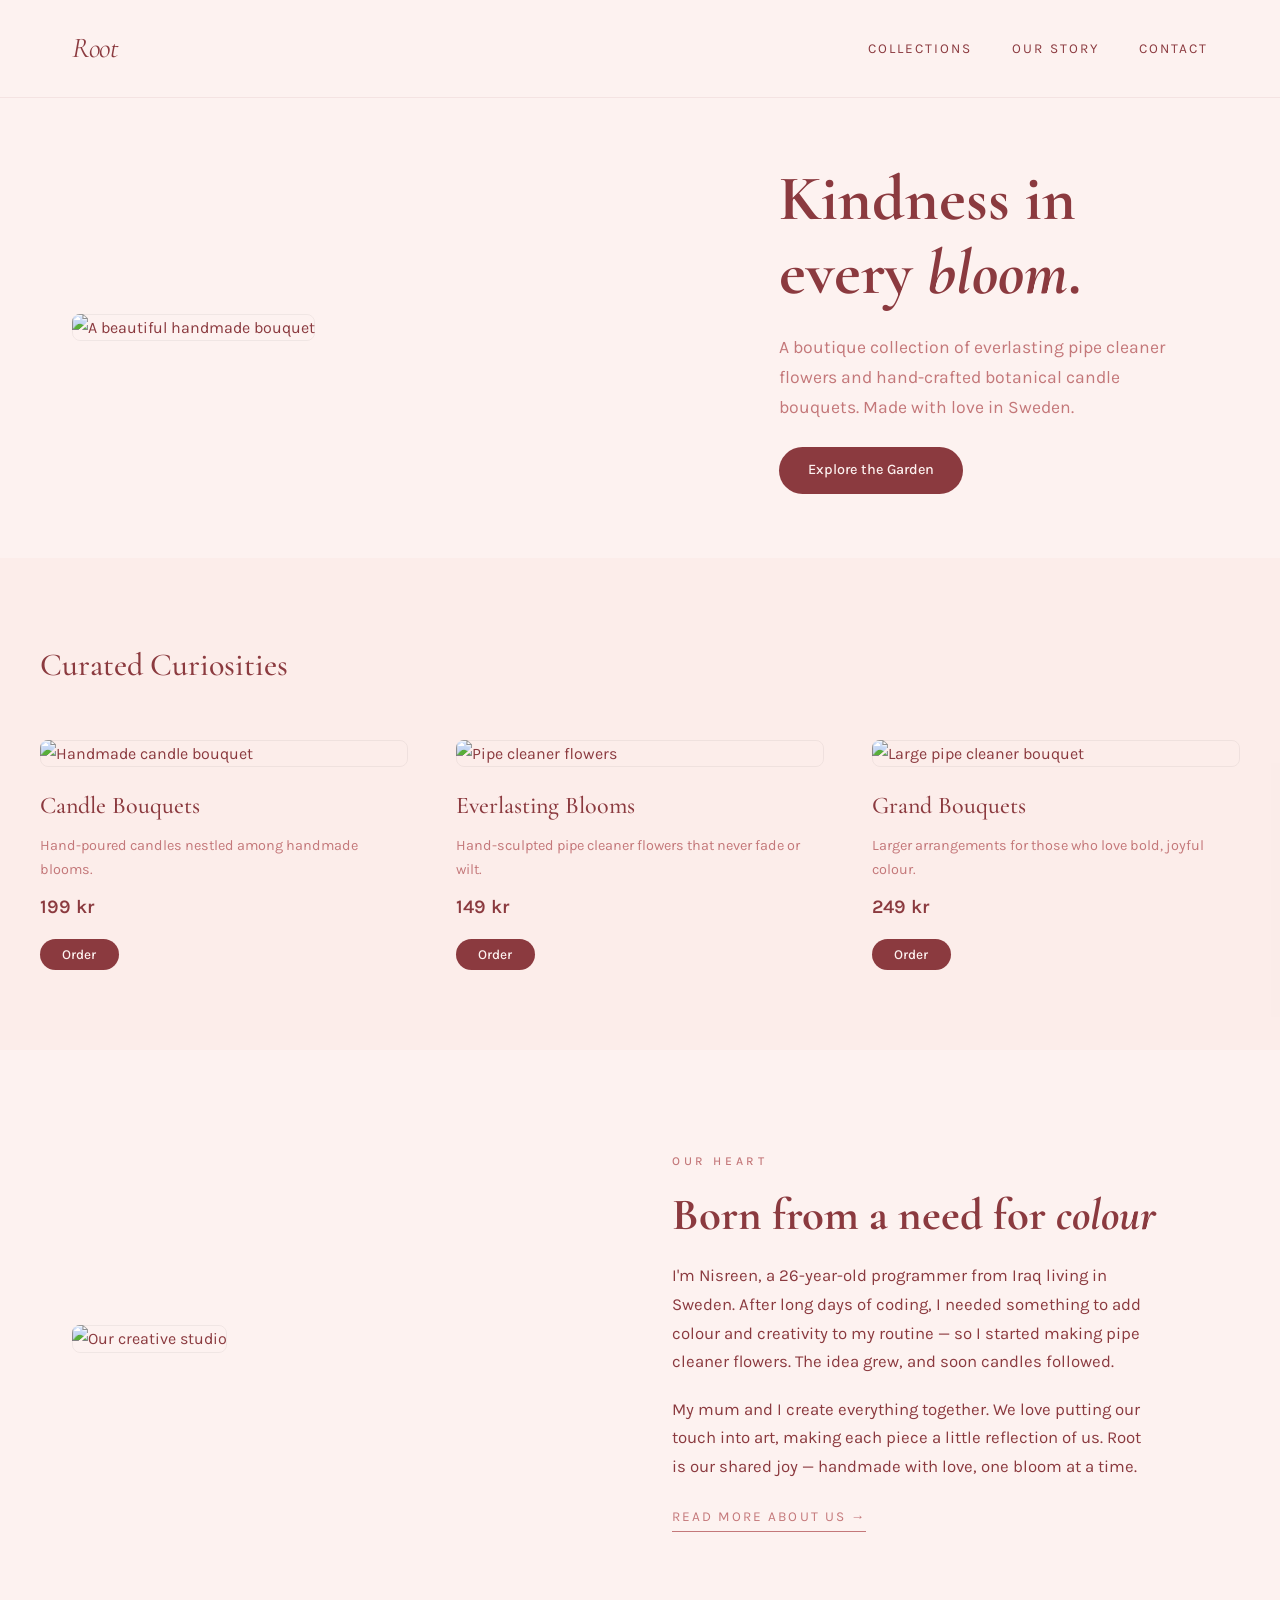
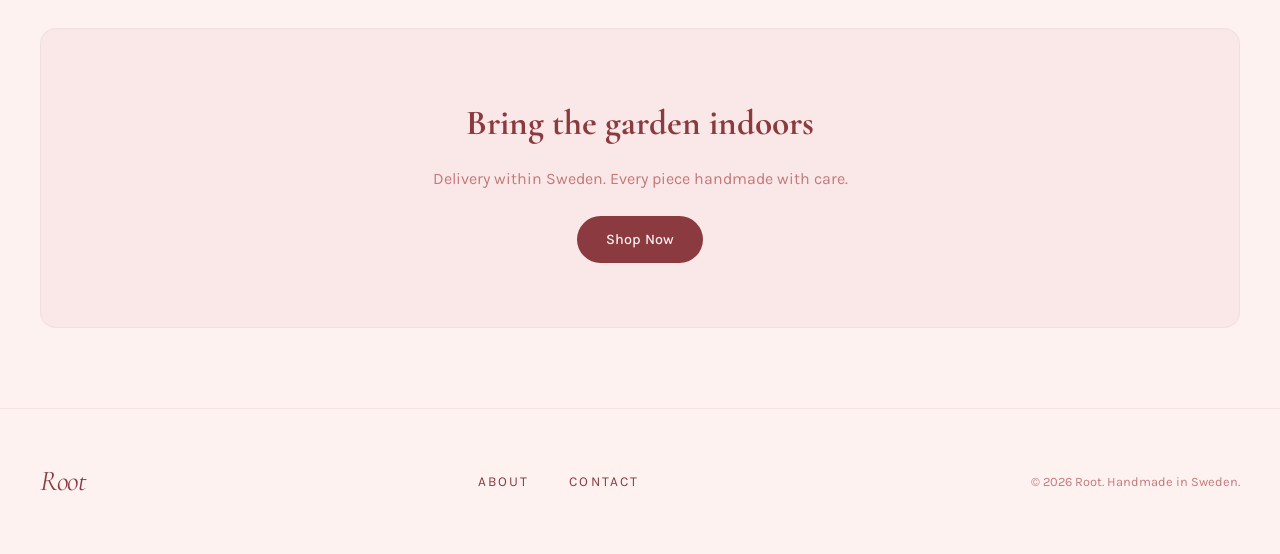
==== index.html @ c967d0b5 "Add files via upload" ====
<!DOCTYPE html>
<html lang="en">
<head>
    <meta charset="UTF-8">
    <meta name="viewport" content="width=device-width, initial-scale=1.0">
    <title>Root — Handmade Flowers, Pipe Cleaner Blooms & Candles</title>
    <link rel="preconnect" href="https://fonts.googleapis.com">
    <link rel="preconnect" href="https://fonts.gstatic.com" crossorigin>
    <link href="https://fonts.googleapis.com/css2?family=Cormorant+Garamond:ital,wght@0,400;0,500;0,600;1,400;1,500&family=Karla:wght@400;500;600&display=swap" rel="stylesheet">
    <link rel="stylesheet" href="style.css">
</head>
<body>
    <!-- Navigation -->
    <nav>
        <div class="nav-container">
            <a href="index.html" class="brand">Root</a>
            <div class="nav-links">
                <a href="#collections">Collections</a>
                <a href="#story">Our Story</a>
                <a href="contact.html">Contact</a>
            </div>
            <button class="menu-btn" onclick="document.querySelector('.nav-links').classList.toggle('open')">☰</button>
        </div>
    </nav>

    <!-- Hero -->
    <section class="hero">
        <div class="hero-grid">
            <div class="hero-image">
                <img src="images/hero-bouquet.jpg" alt="A beautiful handmade bouquet">
            </div>
            <div class="hero-text">
                <h1>Kindness in every <em>bloom</em>.</h1>
                <p>A boutique collection of everlasting pipe cleaner flowers and hand-crafted botanical candle bouquets. Made with love in Sweden.</p>
                <a href="#collections" class="btn">Explore the Garden</a>
            </div>
        </div>
    </section>

    <!-- Collections -->
    <section id="collections" class="collections">
        <div class="section-header">
            <h2>Curated Curiosities</h2>
        </div>
        <div class="collection-grid">
            <div class="collection-card">
                <div class="collection-img">
                    <img src="images/collection-candles.jpg" alt="Handmade candle bouquet">
                </div>
                <h3>Candle Bouquets</h3>
                <p>Hand-poured candles nestled among handmade blooms.</p>
                <span class="price">199 kr</span>
                <button class="btn btn-sm" onclick="orderProduct('Candle Bouquet, 199 kr')">Order</button>
            </div>
            <div class="collection-card">
                <div class="collection-img">
                    <img src="images/collection-pipecleaner.jpg" alt="Pipe cleaner flowers">
                </div>
                <h3>Everlasting Blooms</h3>
                <p>Hand-sculpted pipe cleaner flowers that never fade or wilt.</p>
                <span class="price">149 kr</span>
                <button class="btn btn-sm" onclick="orderProduct('Everlasting Blooms – Small, 149 kr')">Order</button>
            </div>
            <div class="collection-card">
                <div class="collection-img">
                    <img src="images/collection-bouquets.jpg" alt="Large pipe cleaner bouquet">
                </div>
                <h3>Grand Bouquets</h3>
                <p>Larger arrangements for those who love bold, joyful colour.</p>
                <span class="price">249 kr</span>
                <button class="btn btn-sm" onclick="orderProduct('Grand Bouquet, 249 kr')">Order</button>
            </div>
        </div>
    </section>

    <!-- Story -->
    <section id="story" class="story">
        <div class="story-grid">
            <div class="story-image">
                <img src="images/studio.jpg" alt="Our creative studio">
            </div>
            <div class="story-text">
                <span class="label">Our Heart</span>
                <h2>Born from a need for <em>colour</em></h2>
                <p>I'm Nisreen, a 26-year-old programmer from Iraq living in Sweden. After long days of coding, I needed something to add colour and creativity to my routine — so I started making pipe cleaner flowers. The idea grew, and soon candles followed.</p>
                <p>My mum and I create everything together. We love putting our touch into art, making each piece a little reflection of us. Root is our shared joy — handmade with love, one bloom at a time.</p>
                <a href="about.html" class="link">Read more about us →</a>
            </div>
        </div>
    </section>

    <!-- CTA -->
    <section class="cta">
        <h2>Bring the garden indoors</h2>
        <p>Delivery within Sweden. Every piece handmade with care.</p>
        <a href="#collections" class="btn">Shop Now</a>
    </section>

    <!-- Order Modal -->
    <div class="modal" id="orderModal">
        <div class="modal-content">
            <span class="close" onclick="closeModal()">&times;</span>
            <h2>Place Your Order</h2>
            <p id="orderProduct"></p>
            <form action="https://formsubmit.co/root27814@gmail.com" method="POST">
                <input type="hidden" name="_subject" value="New order from Root!">
                <input type="hidden" name="_captcha" value="false">
                <input type="hidden" name="product" id="produktField">
                <label>Name *</label>
                <input type="text" name="name" required>
                <label>Email *</label>
                <input type="email" name="email" required>
                <label>Phone</label>
                <input type="tel" name="phone">
                <label>Delivery Address (Sweden only) *</label>
                <textarea name="address" required placeholder="Street, postal code, city"></textarea>
                <label>Message</label>
                <textarea name="message" placeholder="Colour preferences, occasion, etc."></textarea>
                <button type="submit" class="btn">Send Order</button>
            </form>
        </div>
    </div>

    <!-- Footer -->
    <footer>
        <div class="footer-content">
            <span class="brand">Root</span>
            <div class="footer-links">
                <a href="about.html">About</a>
                <a href="contact.html">Contact</a>
            </div>
            <p>© 2026 Root. Handmade in Sweden.</p>
        </div>
    </footer>

    <script>
        function orderProduct(product) {
            document.getElementById('orderProduct').textContent = 'Product: ' + product;
            document.getElementById('produktField').value = product;
            document.getElementById('orderModal').style.display = 'flex';
        }
        function closeModal() {
            document.getElementById('orderModal').style.display = 'none';
        }
        window.onclick = function(e) {
            if (e.target === document.getElementById('orderModal')) closeModal();
        }
    </script>
</body>
</html>
---- style.css ----
* {
    margin: 0;
    padding: 0;
    box-sizing: border-box;
}

:root {
    --petal-100: #fdf2f0;
    --petal-200: #f5d5cf;
    --petal-400: #c4787a;
    --petal-600: #8b3a3f;
    --petal-950: #3d1418;
}

body {
    font-family: 'Karla', sans-serif;
    background: var(--petal-100);
    color: var(--petal-600);
    line-height: 1.7;
}

h1, h2, h3, h4 {
    font-family: 'Cormorant Garamond', serif;
}

em {
    font-style: italic;
}

/* Nav */
nav {
    position: sticky;
    top: 0;
    z-index: 100;
    background: var(--petal-100);
    border-bottom: 1px solid rgba(139, 58, 63, 0.08);
}
.nav-container {
    max-width: 1200px;
    margin: auto;
    padding: 1.5rem 2rem;
    display: flex;
    align-items: center;
    justify-content: space-between;
}
.brand {
    font-family: 'Cormorant Garamond', serif;
    font-size: 1.8rem;
    font-style: italic;
    text-decoration: none;
    color: var(--petal-600);
    letter-spacing: -0.5px;
}
.nav-links {
    display: flex;
    gap: 2.5rem;
}
.nav-links a {
    text-decoration: none;
    color: var(--petal-600);
    font-size: 0.85rem;
    text-transform: uppercase;
    letter-spacing: 0.15em;
    transition: color 0.3s;
}
.nav-links a:hover, .nav-links a.active {
    color: var(--petal-400);
}
.menu-btn {
    display: none;
    background: none;
    border: none;
    font-size: 1.5rem;
    cursor: pointer;
    color: var(--petal-600);
}

/* Hero */
.hero {
    padding: 4rem 2rem;
    max-width: 1200px;
    margin: auto;
}
.hero-grid {
    display: grid;
    grid-template-columns: 1.5fr 1fr;
    gap: 4rem;
    align-items: center;
}
.hero-image img {
    width: 100%;
    aspect-ratio: 4/3;
    object-fit: cover;
    border-radius: 8px;
    outline: 1px solid rgba(0,0,0,0.05);
    outline-offset: -1px;
}
.hero-text h1 {
    font-size: clamp(2.5rem, 5vw, 4rem);
    line-height: 1.15;
    color: var(--petal-600);
}
.hero-text p {
    margin-top: 1.5rem;
    font-size: 1.1rem;
    color: var(--petal-400);
    max-width: 40ch;
}

/* Buttons */
.btn {
    display: inline-flex;
    align-items: center;
    margin-top: 1.5rem;
    padding: 0.7rem 1.8rem;
    background: var(--petal-600);
    color: var(--petal-100);
    border: none;
    border-radius: 50px;
    font-size: 0.9rem;
    font-family: 'Karla', sans-serif;
    font-weight: 500;
    cursor: pointer;
    text-decoration: none;
    transition: transform 0.2s, box-shadow 0.2s;
}
.btn:hover {
    transform: translateY(-2px);
    box-shadow: 0 4px 20px rgba(139, 58, 63, 0.2);
}
.btn-sm {
    margin-top: 1rem;
    padding: 0.5rem 1.4rem;
    font-size: 0.85rem;
}

/* Collections */
.collections {
    background: rgba(245, 213, 207, 0.2);
    padding: 5rem 2rem;
}
.section-header {
    max-width: 1200px;
    margin: 0 auto 3rem;
    display: flex;
    justify-content: space-between;
    align-items: flex-end;
}
.section-header h2 {
    font-size: 2rem;
    font-weight: 500;
}
.collection-grid {
    max-width: 1200px;
    margin: auto;
    display: grid;
    grid-template-columns: repeat(auto-fit, minmax(300px, 1fr));
    gap: 3rem;
}
.collection-card {
    transition: transform 0.4s ease;
}
.collection-card:hover {
    transform: translateY(-4px);
}
.collection-img {
    overflow: hidden;
    border-radius: 8px;
    outline: 1px solid rgba(0,0,0,0.05);
    outline-offset: -1px;
}
.collection-img img {
    width: 100%;
    aspect-ratio: 4/5;
    object-fit: cover;
    transition: transform 0.7s ease;
}
.collection-card:hover .collection-img img {
    transform: scale(1.03);
}
.collection-card h3 {
    margin-top: 1.2rem;
    font-size: 1.5rem;
    font-weight: 500;
}
.collection-card p {
    margin-top: 0.4rem;
    font-size: 0.9rem;
    color: var(--petal-400);
}
.price {
    display: block;
    margin-top: 0.5rem;
    font-size: 1.2rem;
    font-weight: 600;
    color: var(--petal-600);
}

/* Story */
.story {
    padding: 6rem 2rem;
    max-width: 1200px;
    margin: auto;
}
.story-grid {
    display: grid;
    grid-template-columns: 1fr 1fr;
    gap: 4rem;
    align-items: center;
}
.story-image img {
    width: 100%;
    aspect-ratio: 4/5;
    object-fit: cover;
    border-radius: 8px;
    outline: 1px solid rgba(0,0,0,0.05);
    outline-offset: -1px;
}
.story-text .label {
    font-size: 0.75rem;
    text-transform: uppercase;
    letter-spacing: 0.3em;
    color: var(--petal-400);
    font-weight: 500;
}
.story-text h2 {
    margin-top: 1rem;
    font-size: clamp(2rem, 3.5vw, 2.8rem);
    line-height: 1.2;
}
.story-text p {
    margin-top: 1.2rem;
    font-size: 1.05rem;
    max-width: 48ch;
    color: var(--petal-600);
}
.link {
    display: inline-block;
    margin-top: 1.5rem;
    color: var(--petal-400);
    text-decoration: none;
    border-bottom: 1px solid var(--petal-400);
    padding-bottom: 2px;
    font-size: 0.85rem;
    text-transform: uppercase;
    letter-spacing: 0.15em;
    transition: color 0.3s;
}
.link:hover {
    color: var(--petal-600);
}

/* CTA */
.cta {
    max-width: 1200px;
    margin: 0 auto 5rem;
    padding: 4rem 2rem;
    text-align: center;
    background: rgba(196, 120, 122, 0.08);
    border-radius: 16px;
    border: 1px solid rgba(0,0,0,0.04);
}
.cta h2 {
    font-size: 2.2rem;
}
.cta p {
    margin-top: 0.8rem;
    color: var(--petal-400);
}

/* Page hero (about/contact) */
.page-hero {
    text-align: center;
    padding: 4rem 2rem;
}
.page-hero h1 {
    font-size: clamp(2.5rem, 5vw, 3.5rem);
}

/* About image */
.about-image {
    margin-bottom: 2rem;
    text-align: center;
}
.about-image img {
    width: 100%;
    max-width: 400px;
    border-radius: 12px;
    object-fit: cover;
    outline: 1px solid rgba(0,0,0,0.05);
    outline-offset: -1px;
}

/* About */
.about-section {
    max-width: 700px;
    margin: 0 auto 4rem;
    padding: 0 2rem;
}
.about-content h2 {
    font-size: 1.6rem;
    margin: 2rem 0 0.8rem;
}
.about-content p {
    margin-bottom: 1rem;
}
.about-content ul {
    padding-left: 1.5rem;
    margin-bottom: 1.5rem;
}
.about-content li {
    margin-bottom: 0.5rem;
}

/* Contact */
.contact-section {
    max-width: 500px;
    margin: 0 auto 4rem;
    padding: 0 2rem;
}
.contact-content > p {
    margin-bottom: 2rem;
    color: var(--petal-400);
}

/* Forms */
form {
    display: flex;
    flex-direction: column;
    gap: 0.4rem;
}
label {
    margin-top: 0.8rem;
    font-size: 0.85rem;
    font-weight: 500;
    text-transform: uppercase;
    letter-spacing: 0.1em;
    color: var(--petal-400);
}
input, textarea {
    padding: 0.8rem 1rem;
    border: 1px solid rgba(139, 58, 63, 0.15);
    border-radius: 8px;
    font-size: 1rem;
    font-family: 'Karla', sans-serif;
    background: white;
    transition: border-color 0.3s, box-shadow 0.3s;
}
input:focus, textarea:focus {
    outline: none;
    border-color: var(--petal-400);
    box-shadow: 0 0 0 3px rgba(196, 120, 122, 0.1);
}

/* Modal */
.modal {
    display: none;
    position: fixed;
    top: 0; left: 0; right: 0; bottom: 0;
    background: rgba(61, 20, 24, 0.4);
    backdrop-filter: blur(4px);
    align-items: center;
    justify-content: center;
    z-index: 200;
}
.modal-content {
    background: white;
    border-radius: 16px;
    padding: 2.5rem;
    max-width: 500px;
    width: 90%;
    max-height: 90vh;
    overflow-y: auto;
    position: relative;
}
.modal-content h2 {
    font-size: 1.8rem;
    margin-bottom: 0.5rem;
}
.close {
    position: absolute;
    top: 1rem;
    right: 1.5rem;
    font-size: 2rem;
    cursor: pointer;
    color: var(--petal-400);
    transition: color 0.3s;
}
.close:hover {
    color: var(--petal-600);
}

/* Footer */
footer {
    border-top: 1px solid rgba(139, 58, 63, 0.08);
    padding: 3rem 2rem;
}
.footer-content {
    max-width: 1200px;
    margin: auto;
    display: flex;
    align-items: center;
    justify-content: space-between;
    flex-wrap: wrap;
    gap: 1.5rem;
}
.footer-links {
    display: flex;
    gap: 2.5rem;
}
.footer-links a {
    text-decoration: none;
    color: var(--petal-600);
    font-size: 0.85rem;
    text-transform: uppercase;
    letter-spacing: 0.15em;
    transition: color 0.3s;
}
.footer-links a:hover {
    color: var(--petal-400);
}
footer p {
    font-size: 0.8rem;
    color: var(--petal-400);
}

/* Mobile */
@media (max-width: 768px) {
    .menu-btn { display: block; }
    .nav-links {
        display: none;
        flex-direction: column;
        position: absolute;
        top: 100%;
        left: 0; right: 0;
        background: var(--petal-100);
        padding: 1.5rem 2rem;
        border-bottom: 1px solid rgba(139, 58, 63, 0.08);
        gap: 1rem;
    }
    .nav-links.open { display: flex; }
    .hero-grid { grid-template-columns: 1fr; gap: 2rem; }
    .story-grid { grid-template-columns: 1fr; gap: 2rem; }
    .footer-content { flex-direction: column; text-align: center; }
}
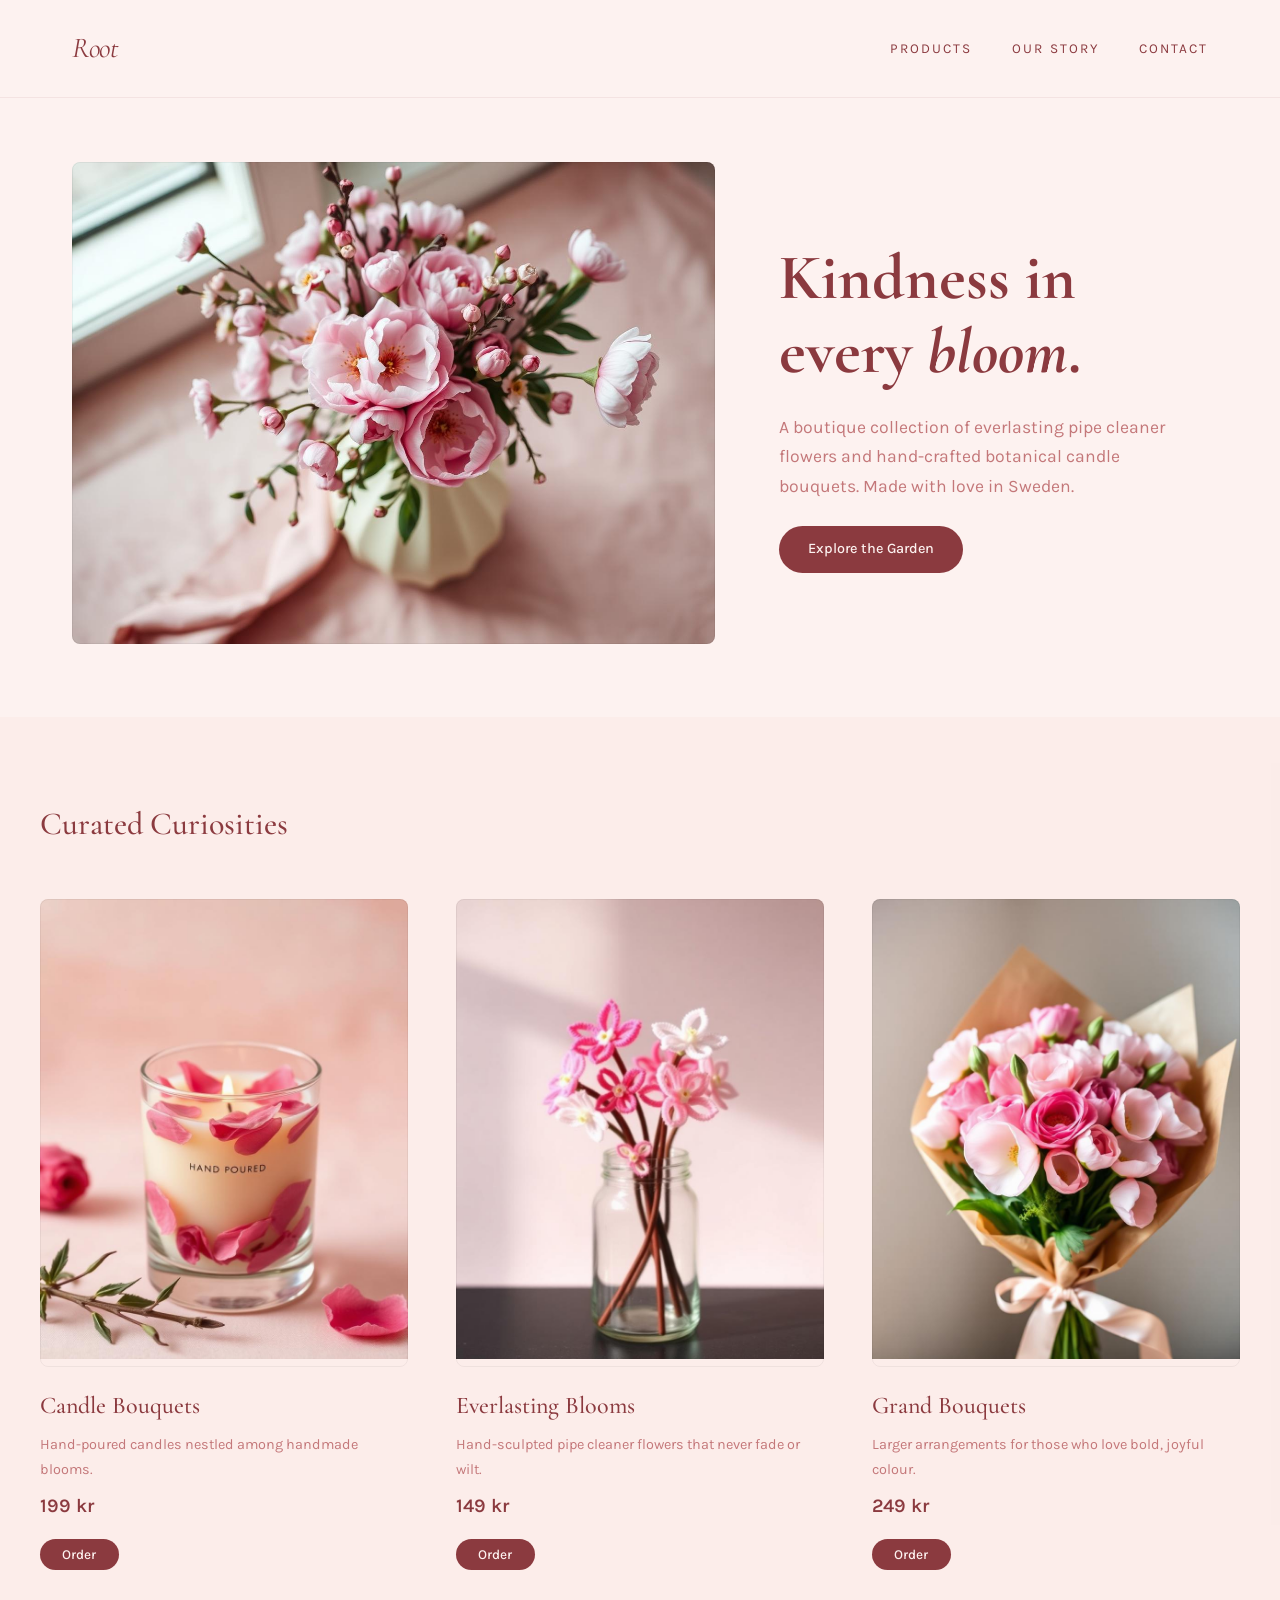
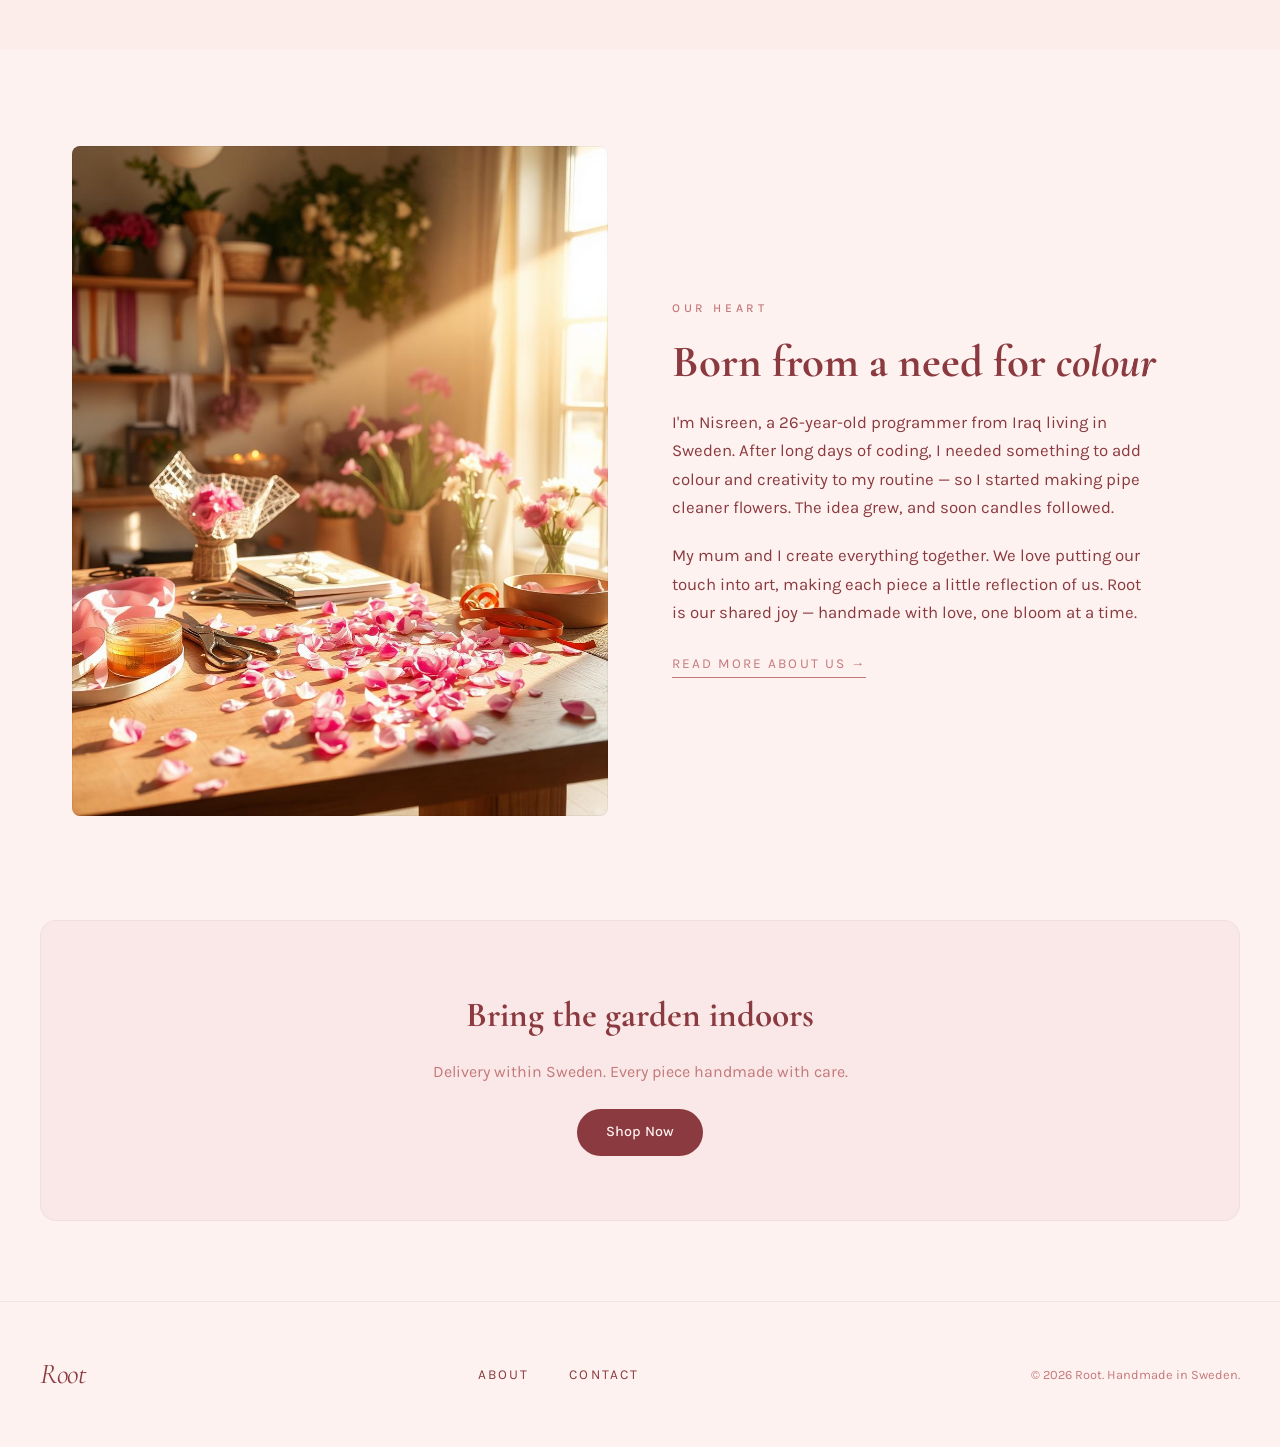
==== commit 0114b1b3: "Add files via upload" ====
--- a/index.html
+++ b/index.html
@@ -15,7 +15,7 @@
         <div class="nav-container">
             <a href="index.html" class="brand">Root</a>
             <div class="nav-links">
-                <a href="#collections">Collections</a>
+                <a href="products.html">Products</a>
                 <a href="#story">Our Story</a>
                 <a href="contact.html">Contact</a>
             </div>
--- a/style.css
+++ b/style.css
@@ -265,6 +265,74 @@
 }
 .cta p {
     margin-top: 0.8rem;
+    color: var(--petal-400);
+}
+
+/* Products page */
+.products-section {
+    max-width: 1200px;
+    margin: 0 auto 4rem;
+    padding: 0 2rem;
+}
+.filter-bar {
+    display: flex;
+    gap: 1rem;
+    margin-bottom: 2.5rem;
+    justify-content: center;
+}
+.filter-btn {
+    padding: 0.6rem 1.6rem;
+    border: 1px solid rgba(139, 58, 63, 0.2);
+    border-radius: 50px;
+    background: white;
+    font-family: 'Karla', sans-serif;
+    font-size: 0.9rem;
+    cursor: pointer;
+    transition: all 0.3s;
+    color: var(--petal-600);
+}
+.filter-btn:hover {
+    border-color: var(--petal-400);
+}
+.filter-btn.active {
+    background: var(--petal-600);
+    color: var(--petal-100);
+    border-color: var(--petal-600);
+}
+.product-grid {
+    display: grid;
+    grid-template-columns: repeat(auto-fit, minmax(280px, 1fr));
+    gap: 2.5rem;
+}
+.product-card {
+    transition: transform 0.4s ease;
+}
+.product-card:hover {
+    transform: translateY(-4px);
+}
+.product-img {
+    overflow: hidden;
+    border-radius: 8px;
+    outline: 1px solid rgba(0,0,0,0.05);
+    outline-offset: -1px;
+}
+.product-img img {
+    width: 100%;
+    aspect-ratio: 4/5;
+    object-fit: cover;
+    transition: transform 0.7s ease;
+}
+.product-card:hover .product-img img {
+    transform: scale(1.03);
+}
+.product-card h3 {
+    margin-top: 1rem;
+    font-size: 1.4rem;
+    font-weight: 500;
+}
+.product-card p {
+    margin-top: 0.3rem;
+    font-size: 0.9rem;
     color: var(--petal-400);
 }
 
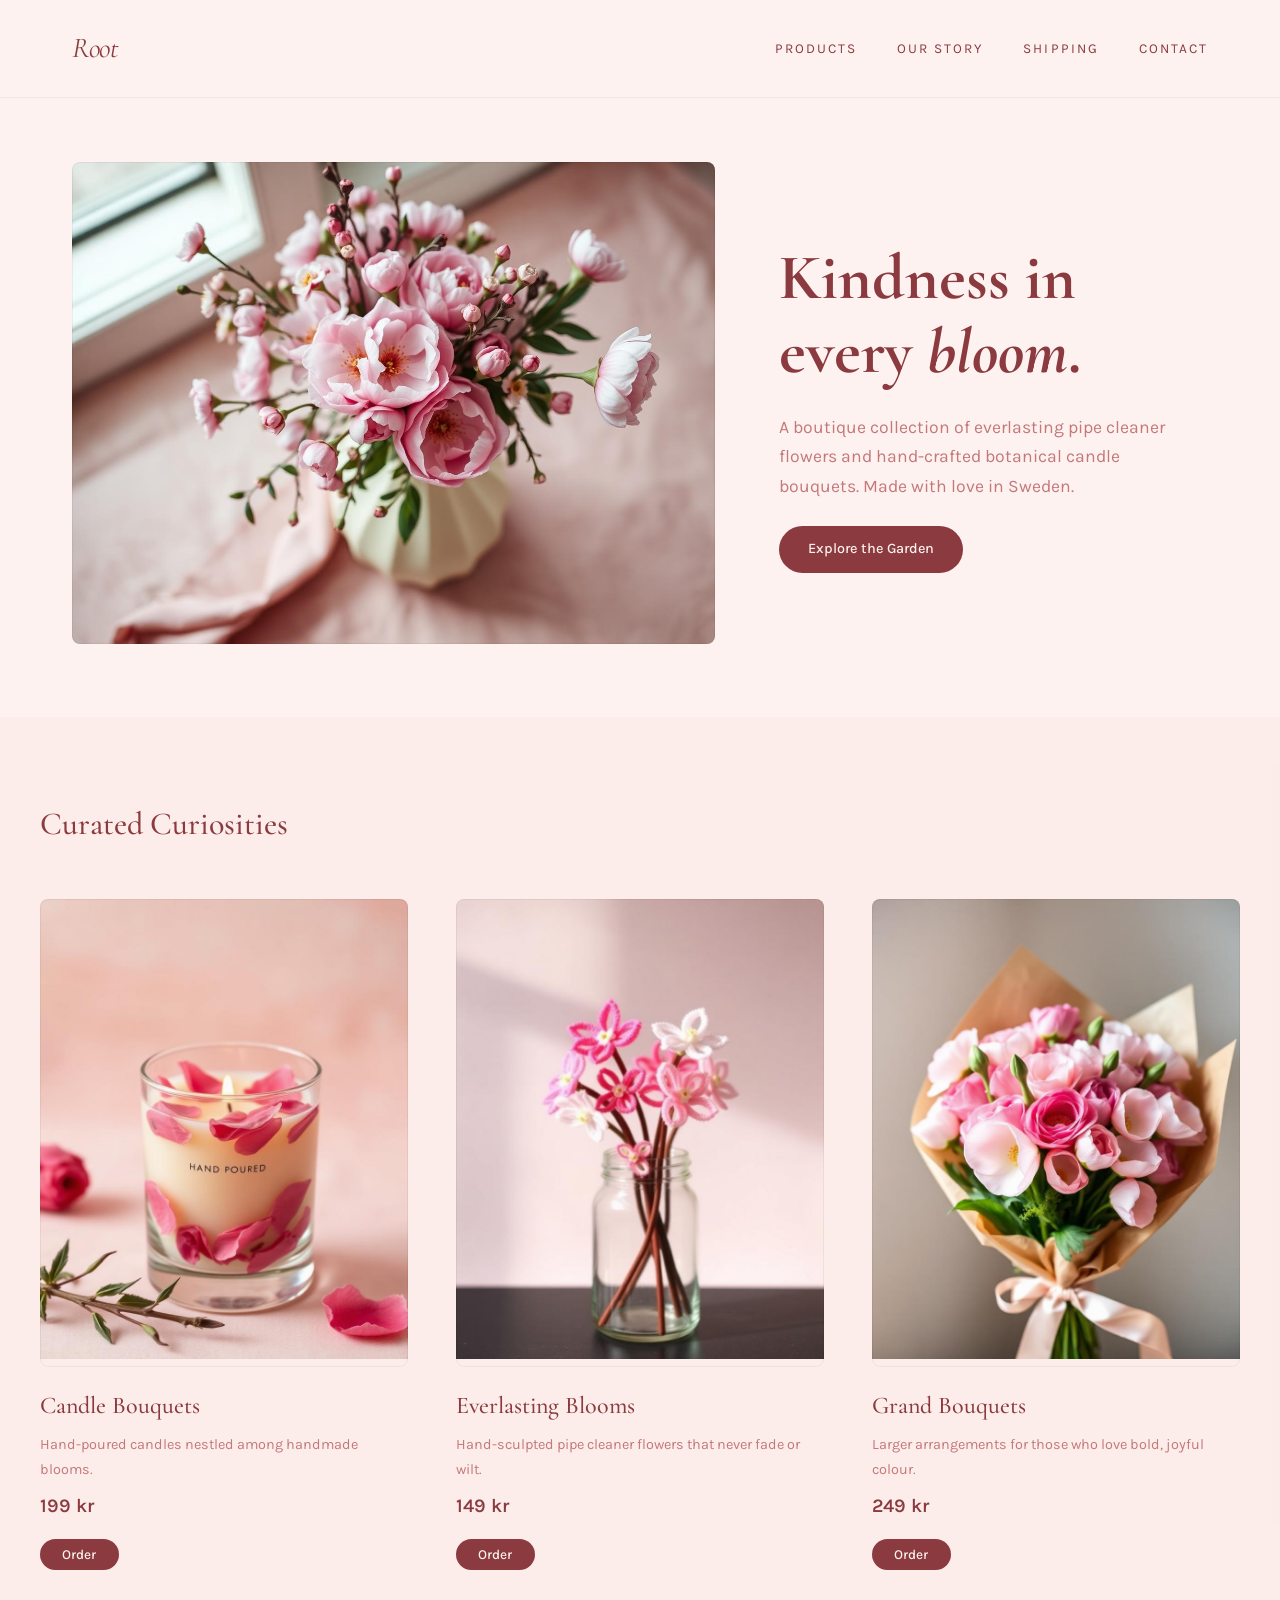
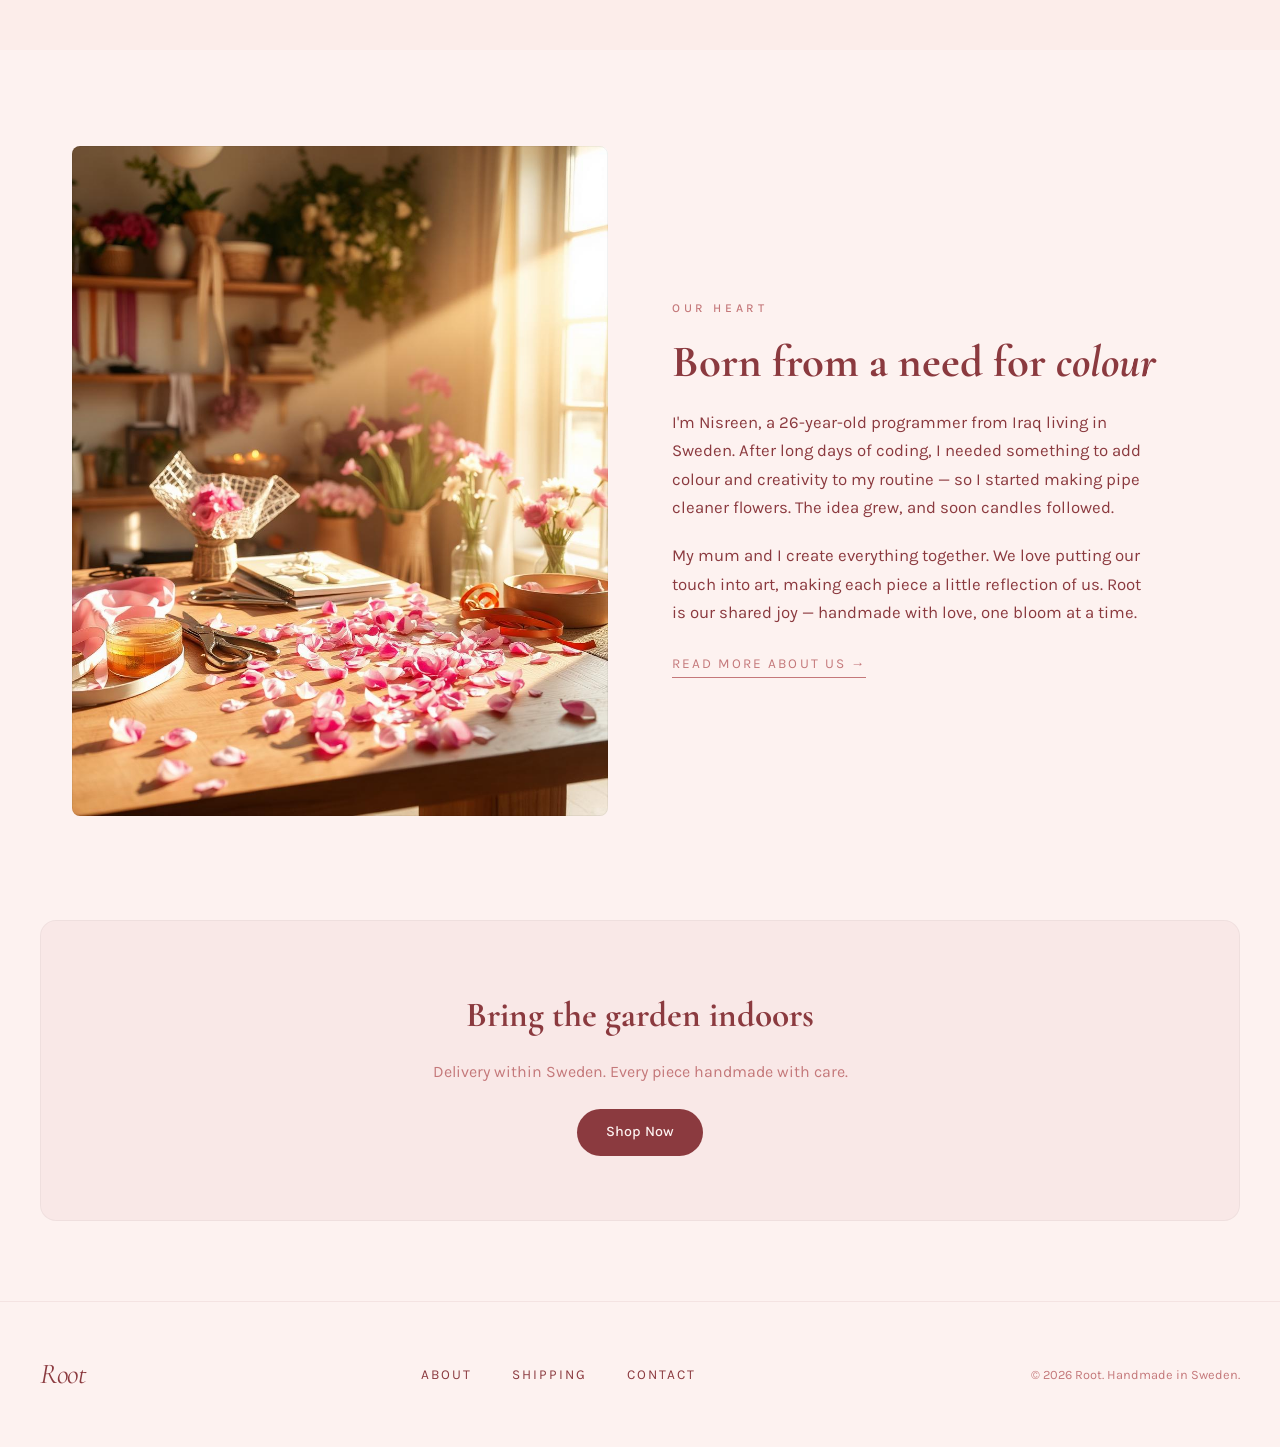
==== commit 9afcbcf0: "Add files via upload" ====
--- a/index.html
+++ b/index.html
@@ -17,6 +17,7 @@
             <div class="nav-links">
                 <a href="products.html">Products</a>
                 <a href="#story">Our Story</a>
+                <a href="shipping.html">Shipping</a>
                 <a href="contact.html">Contact</a>
             </div>
             <button class="menu-btn" onclick="document.querySelector('.nav-links').classList.toggle('open')">☰</button>
@@ -127,6 +128,7 @@
             <span class="brand">Root</span>
             <div class="footer-links">
                 <a href="about.html">About</a>
+                <a href="shipping.html">Shipping</a>
                 <a href="contact.html">Contact</a>
             </div>
             <p>© 2026 Root. Handmade in Sweden.</p>
--- a/style.css
+++ b/style.css
@@ -316,6 +316,52 @@
     outline: 1px solid rgba(0,0,0,0.05);
     outline-offset: -1px;
 }
+.product-img + .product-img {
+    margin-top: 0.5rem;
+}
+/* Slider */
+.slider {
+    position: relative;
+    border-radius: 8px;
+    overflow: hidden;
+    outline: 1px solid rgba(0,0,0,0.05);
+    outline-offset: -1px;
+}
+.slides {
+    display: flex;
+    overflow-x: auto;
+    scroll-snap-type: x mandatory;
+    scrollbar-width: none;
+}
+.slides::-webkit-scrollbar {
+    display: none;
+}
+.slides img {
+    min-width: 100%;
+    aspect-ratio: 4/5;
+    object-fit: cover;
+    scroll-snap-align: start;
+}
+.slide-btn {
+    position: absolute;
+    top: 50%;
+    transform: translateY(-50%);
+    background: rgba(255,255,255,0.8);
+    border: none;
+    width: 32px;
+    height: 32px;
+    border-radius: 50%;
+    font-size: 1.2rem;
+    cursor: pointer;
+    color: var(--petal-600);
+    transition: background 0.3s;
+}
+.slide-btn:hover {
+    background: white;
+}
+.slide-btn.prev { left: 8px; }
+.slide-btn.next { right: 8px; }
+
 .product-img img {
     width: 100%;
     aspect-ratio: 4/5;
@@ -490,6 +536,142 @@
 footer p {
     font-size: 0.8rem;
     color: var(--petal-400);
+}
+
+
+/* Product links */
+.product-link {
+    text-decoration: none;
+    color: inherit;
+    display: block;
+}
+.product-link h3 {
+    transition: color 0.3s;
+}
+.product-link:hover h3 {
+    color: var(--petal-400);
+}
+
+/* Cart button */
+.cart-btn {
+    background: none;
+    border: none;
+    font-size: 1.3rem;
+    cursor: pointer;
+    position: relative;
+    padding: 0.3rem;
+}
+.cart-badge {
+    position: absolute;
+    top: -4px;
+    right: -8px;
+    background: var(--petal-600);
+    color: white;
+    font-size: 0.65rem;
+    width: 18px;
+    height: 18px;
+    border-radius: 50%;
+    display: inline-flex;
+    align-items: center;
+    justify-content: center;
+    font-family: 'Karla', sans-serif;
+}
+
+/* Cart items */
+.cart-item {
+    display: flex;
+    justify-content: space-between;
+    align-items: center;
+    padding: 0.8rem 0;
+    border-bottom: 1px solid rgba(139, 58, 63, 0.1);
+}
+.cart-total {
+    font-size: 1.2rem;
+    font-weight: 600;
+    margin-top: 1rem;
+    color: var(--petal-600);
+}
+.remove-btn {
+    background: none;
+    border: none;
+    color: var(--petal-400);
+    cursor: pointer;
+    font-size: 1rem;
+    margin-left: 0.5rem;
+}
+.remove-btn:hover {
+    color: var(--petal-600);
+}
+.empty-cart {
+    color: var(--petal-400);
+    text-align: center;
+    padding: 2rem 0;
+}
+
+/* Cart notification */
+.cart-notification {
+    position: fixed;
+    bottom: 2rem;
+    right: 2rem;
+    background: var(--petal-600);
+    color: white;
+    padding: 0.8rem 1.5rem;
+    border-radius: 50px;
+    font-size: 0.9rem;
+    z-index: 300;
+    opacity: 0;
+    transform: translateY(10px);
+    transition: all 0.3s;
+}
+.cart-notification.show {
+    opacity: 1;
+    transform: translateY(0);
+}
+
+/* Product detail page */
+.product-detail {
+    max-width: 1200px;
+    margin: 3rem auto;
+    padding: 0 2rem;
+}
+.detail-grid {
+    display: grid;
+    grid-template-columns: 1fr 1fr;
+    gap: 4rem;
+    align-items: start;
+}
+.detail-info h1 {
+    font-size: 2.5rem;
+    margin: 0.5rem 0;
+}
+.detail-info .price {
+    font-size: 1.5rem;
+    display: block;
+    margin-bottom: 1rem;
+}
+.detail-info p {
+    margin-bottom: 1rem;
+    font-size: 1.05rem;
+    color: var(--petal-600);
+}
+.detail-list {
+    padding-left: 1.2rem;
+    margin-bottom: 1.5rem;
+}
+.detail-list li {
+    margin-bottom: 0.4rem;
+    color: var(--petal-400);
+}
+.back-link {
+    text-decoration: none;
+    color: var(--petal-400);
+    font-size: 0.85rem;
+    text-transform: uppercase;
+    letter-spacing: 0.1em;
+    transition: color 0.3s;
+}
+.back-link:hover {
+    color: var(--petal-600);
 }
 
 /* Mobile */
@@ -509,5 +691,6 @@
     .nav-links.open { display: flex; }
     .hero-grid { grid-template-columns: 1fr; gap: 2rem; }
     .story-grid { grid-template-columns: 1fr; gap: 2rem; }
+    .detail-grid { grid-template-columns: 1fr; gap: 2rem; }
     .footer-content { flex-direction: column; text-align: center; }
 }
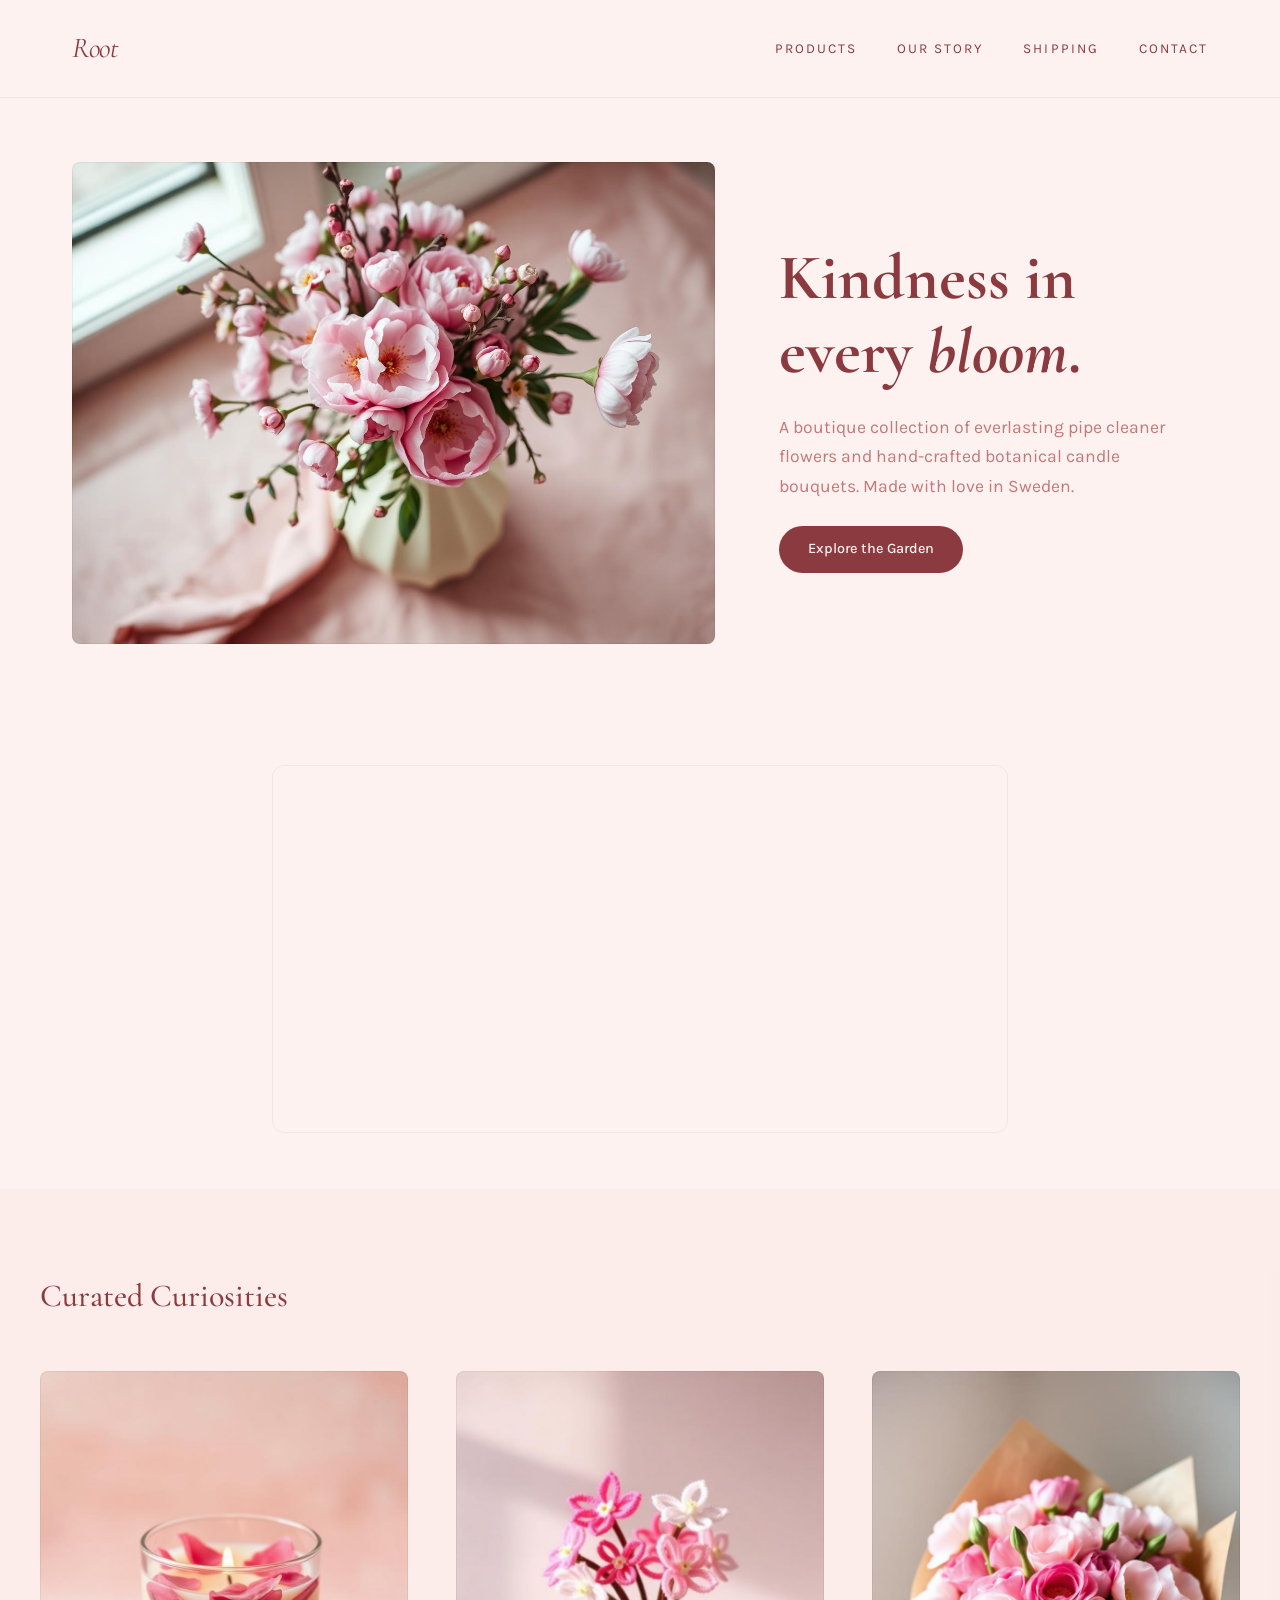
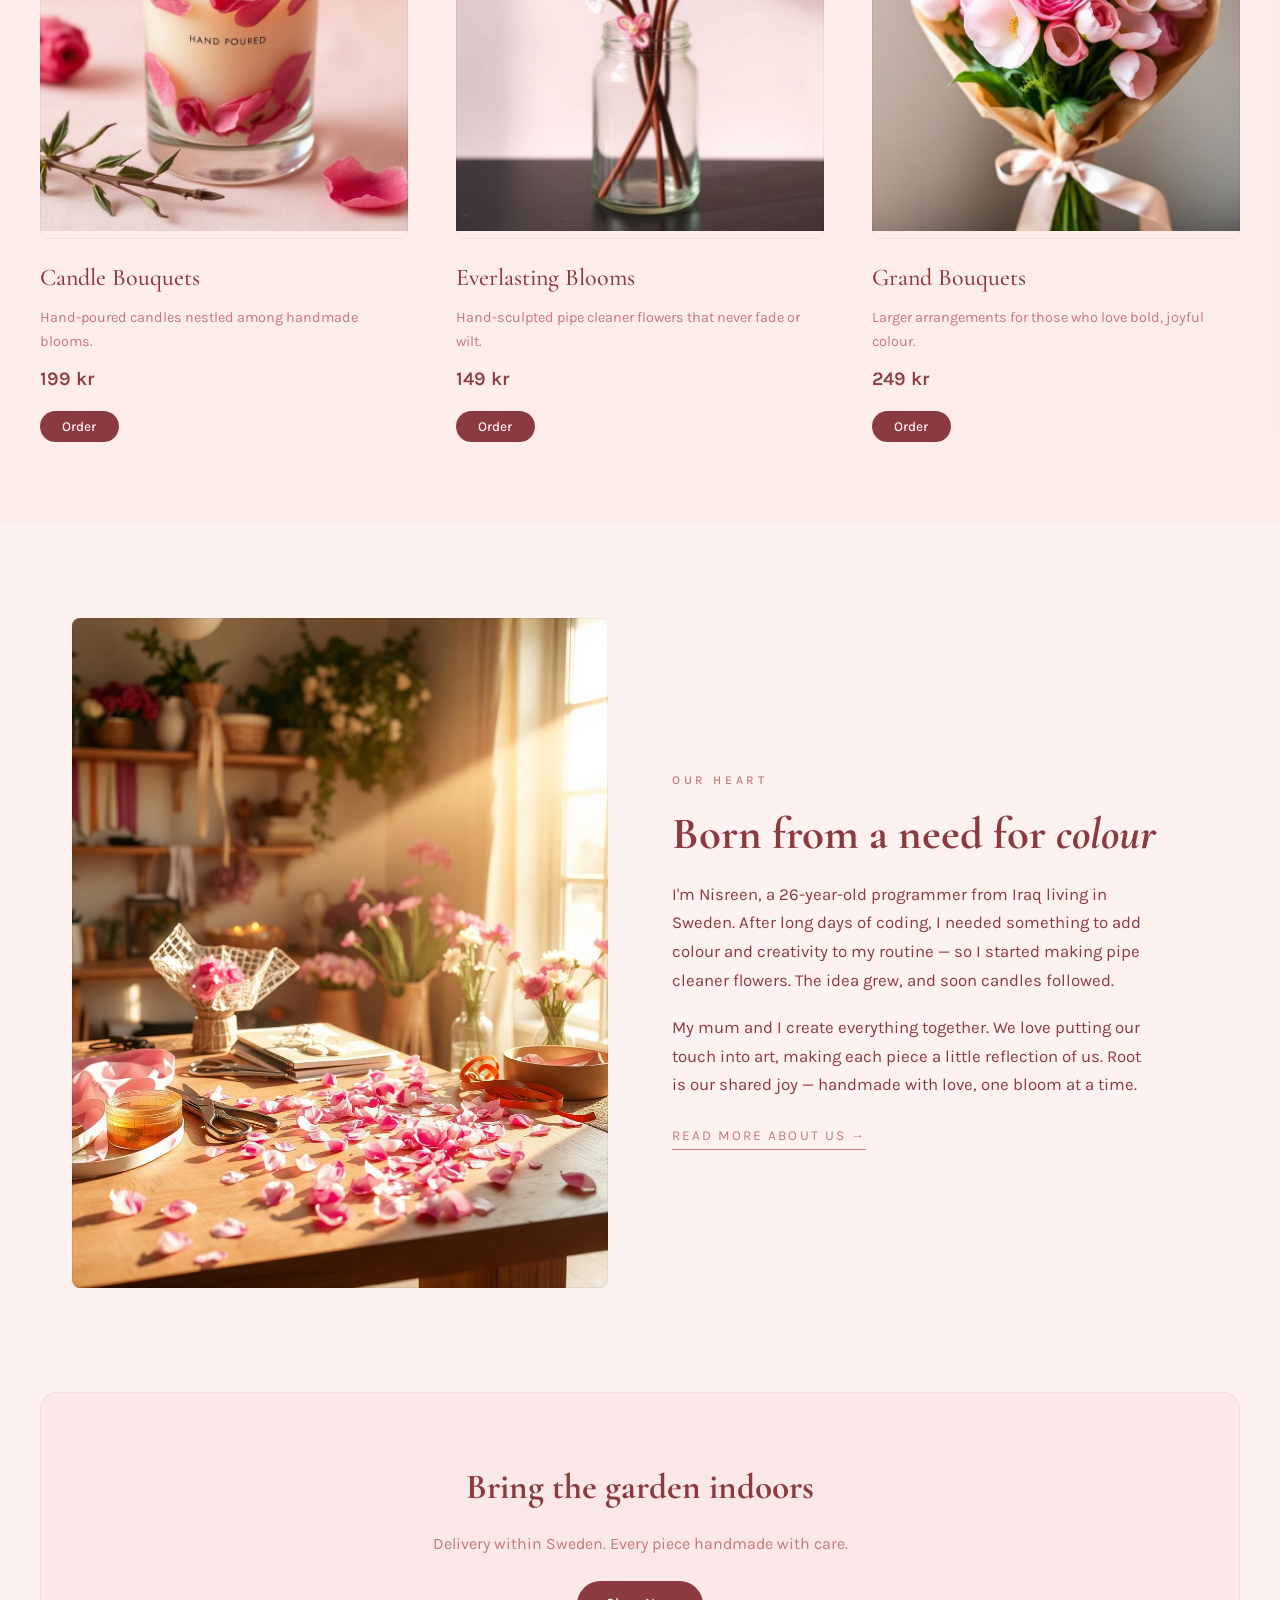
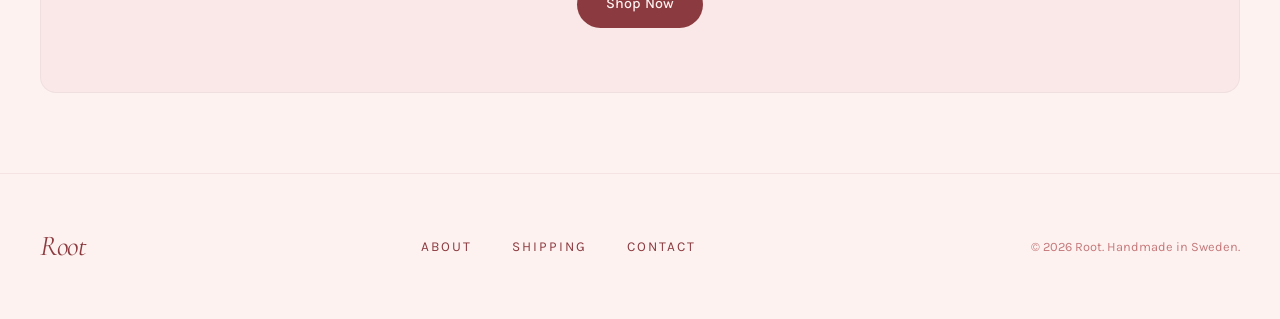
==== commit 85d8d8fd: "Add files via upload" ====
--- a/index.html
+++ b/index.html
@@ -36,6 +36,13 @@
                 <a href="#collections" class="btn">Explore the Garden</a>
             </div>
         </div>
+    </section>
+
+    <!-- Video -->
+    <section class="video-section">
+        <video autoplay muted loop playsinline>
+            <source src="video.mp4" type="video/mp4">
+        </video>
     </section>
 
     <!-- Collections -->
--- a/style.css
+++ b/style.css
@@ -134,6 +134,19 @@
     font-size: 0.85rem;
 }
 
+/* Video section */
+.video-section {
+    max-width: 800px;
+    margin: 3rem auto;
+    padding: 0 2rem;
+}
+.video-section video {
+    width: 100%;
+    border-radius: 12px;
+    outline: 1px solid rgba(0,0,0,0.05);
+    outline-offset: -1px;
+}
+
 /* Collections */
 .collections {
     background: rgba(245, 213, 207, 0.2);
@@ -630,15 +643,24 @@
 
 /* Product detail page */
 .product-detail {
-    max-width: 1200px;
+    max-width: 1000px;
     margin: 3rem auto;
     padding: 0 2rem;
 }
 .detail-grid {
     display: grid;
-    grid-template-columns: 1fr 1fr;
-    gap: 4rem;
+    grid-template-columns: 400px 1fr;
+    gap: 3rem;
     align-items: start;
+}
+.detail-images .slider {
+    max-width: 400px;
+}
+.detail-images .slides img {
+    aspect-ratio: 1/1;
+    object-fit: cover;
+    max-height: 400px;
+    width: 100%;
 }
 .detail-info h1 {
     font-size: 2.5rem;
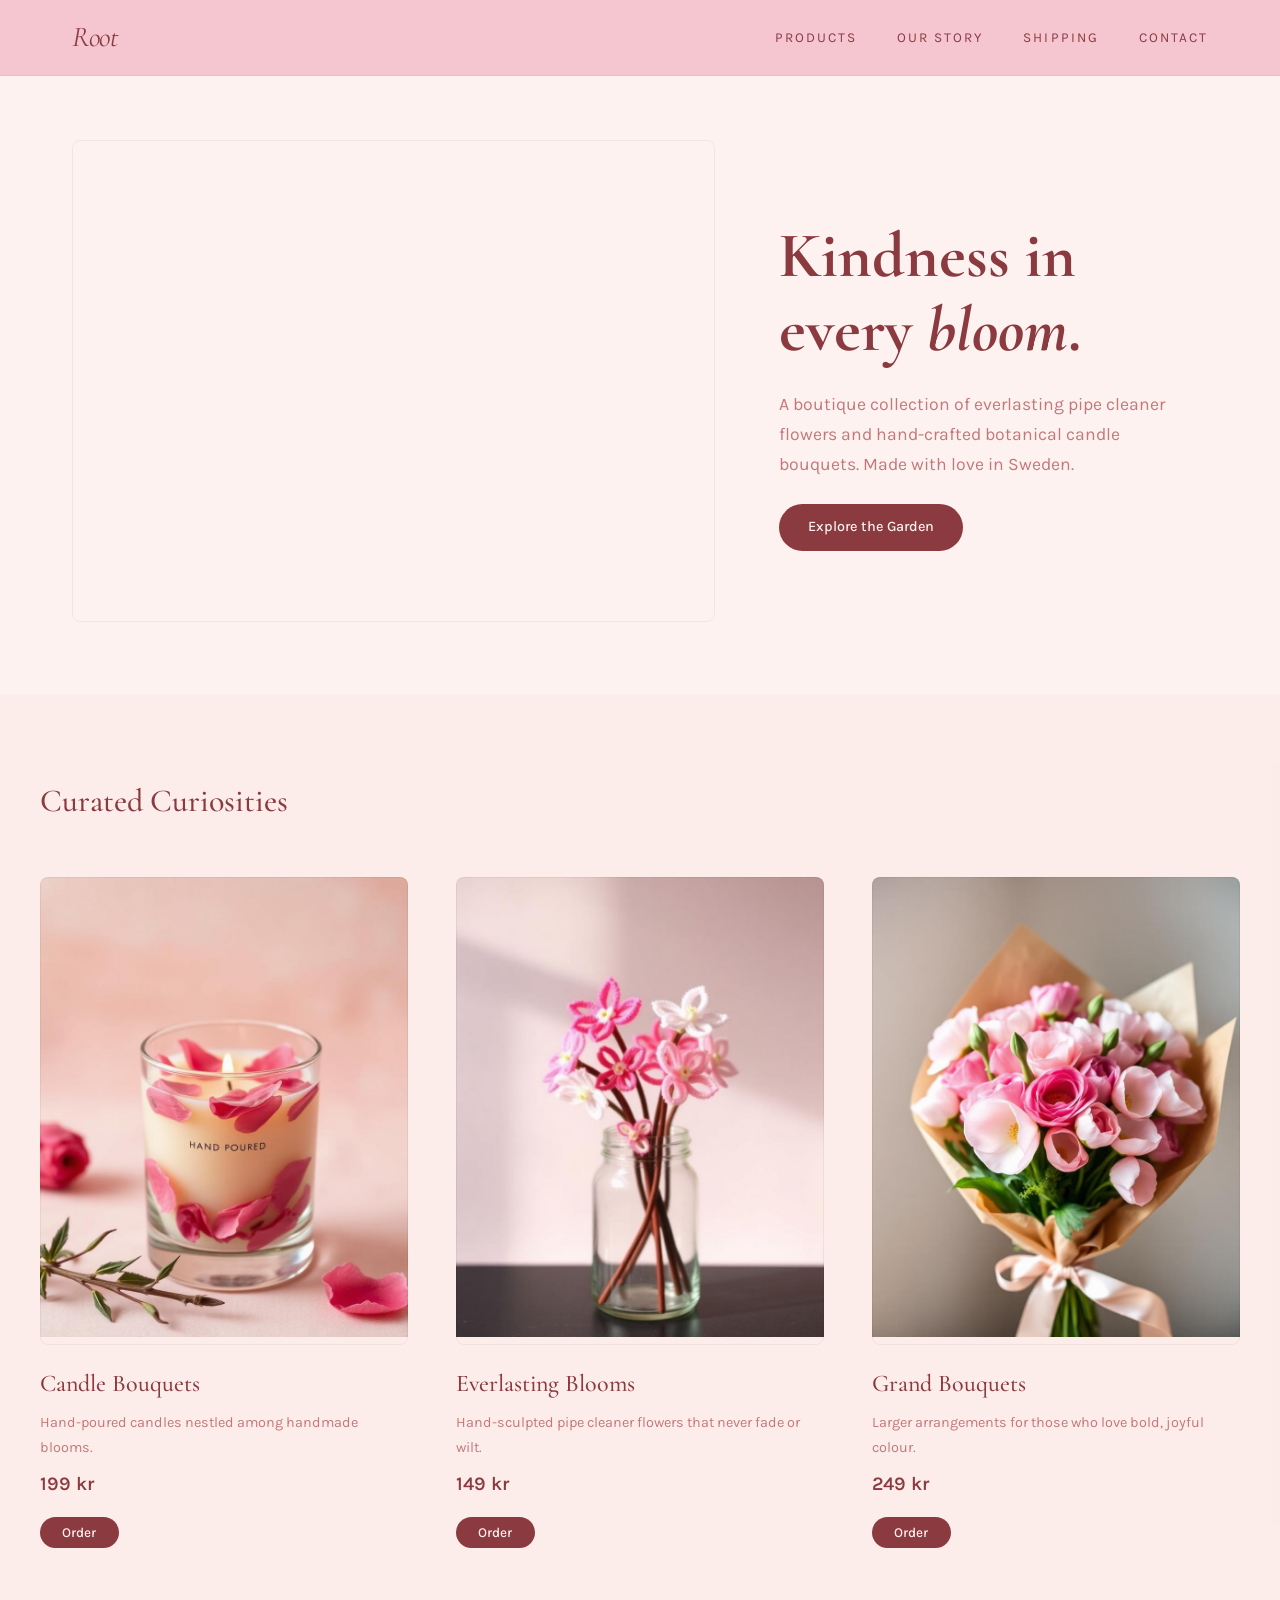
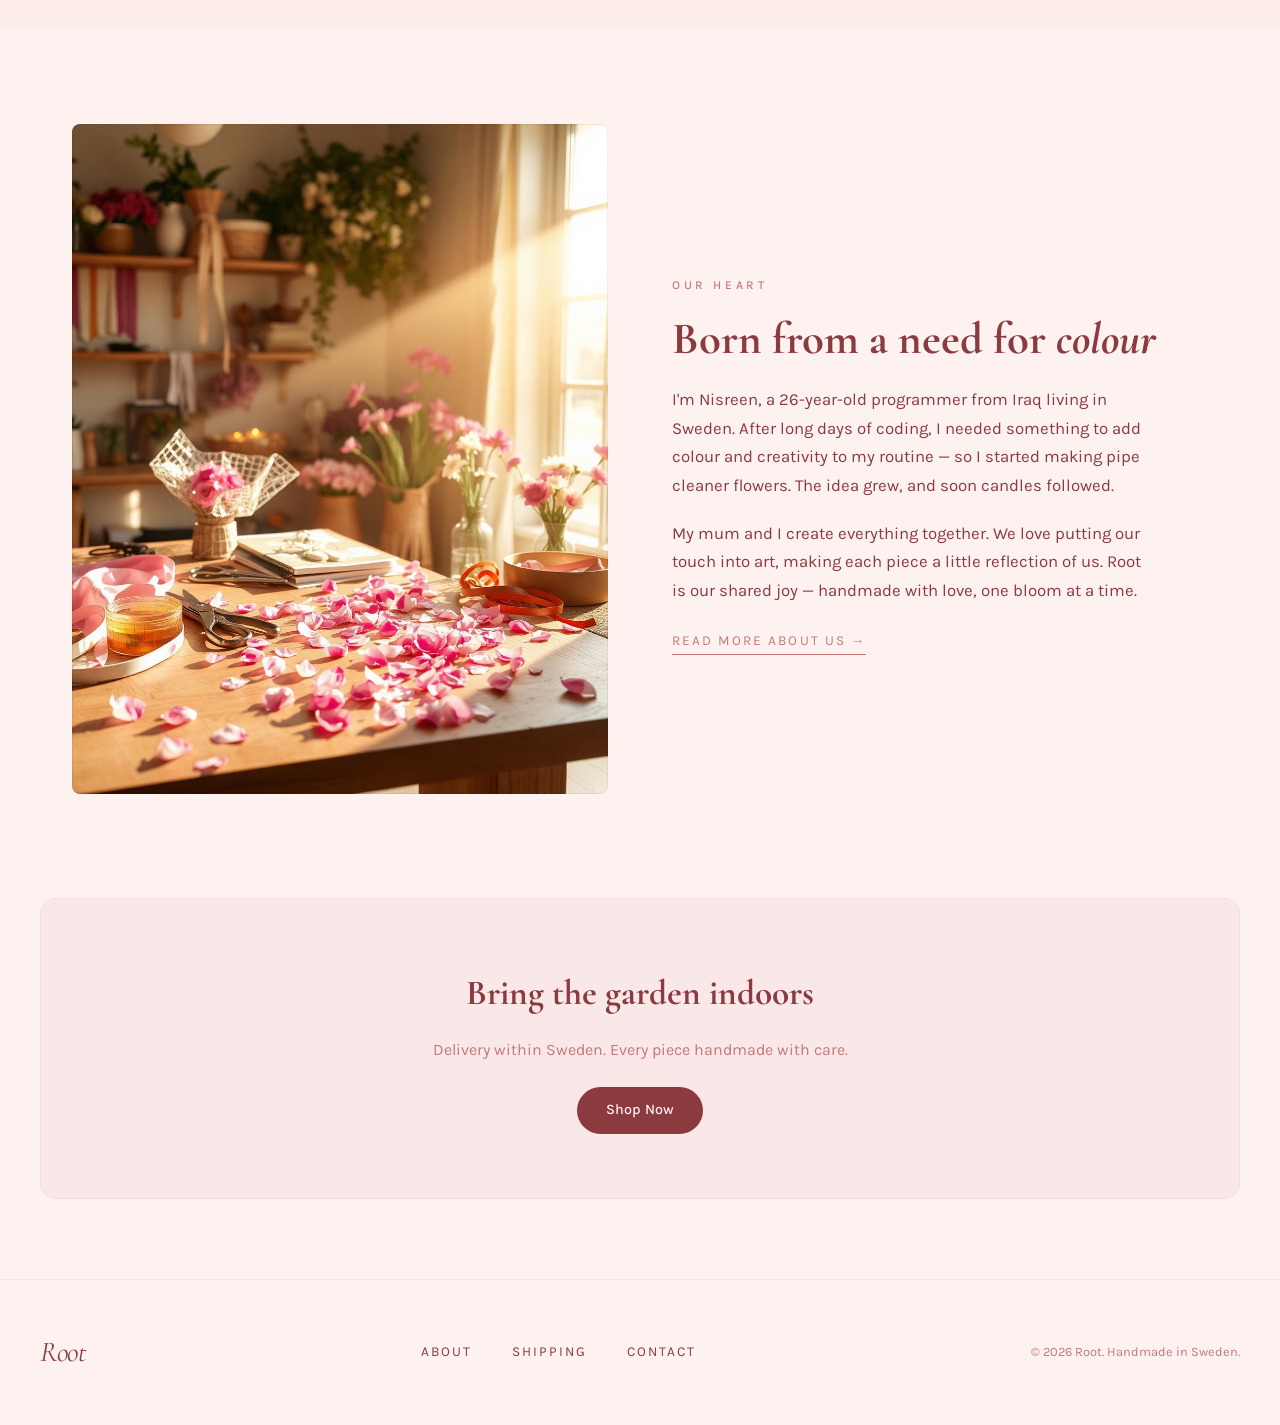
==== commit 583c5f86: "Add files via upload" ====
--- a/index.html
+++ b/index.html
@@ -28,7 +28,9 @@
     <section class="hero">
         <div class="hero-grid">
             <div class="hero-image">
-                <img src="images/hero-bouquet.jpg" alt="A beautiful handmade bouquet">
+                <video autoplay muted loop playsinline>
+                    <source src="video.mp4" type="video/mp4">
+                </video>
             </div>
             <div class="hero-text">
                 <h1>Kindness in every <em>bloom</em>.</h1>
@@ -36,13 +38,6 @@
                 <a href="#collections" class="btn">Explore the Garden</a>
             </div>
         </div>
-    </section>
-
-    <!-- Video -->
-    <section class="video-section">
-        <video autoplay muted loop playsinline>
-            <source src="video.mp4" type="video/mp4">
-        </video>
     </section>
 
     <!-- Collections -->
--- a/style.css
+++ b/style.css
@@ -32,13 +32,13 @@
     position: sticky;
     top: 0;
     z-index: 100;
-    background: var(--petal-100);
+    background: #f5c6d0;
     border-bottom: 1px solid rgba(139, 58, 63, 0.08);
 }
 .nav-container {
     max-width: 1200px;
     margin: auto;
-    padding: 1.5rem 2rem;
+    padding: 0.8rem 2rem;
     display: flex;
     align-items: center;
     justify-content: space-between;
@@ -87,7 +87,7 @@
     gap: 4rem;
     align-items: center;
 }
-.hero-image img {
+.hero-image img, .hero-image video {
     width: 100%;
     aspect-ratio: 4/3;
     object-fit: cover;
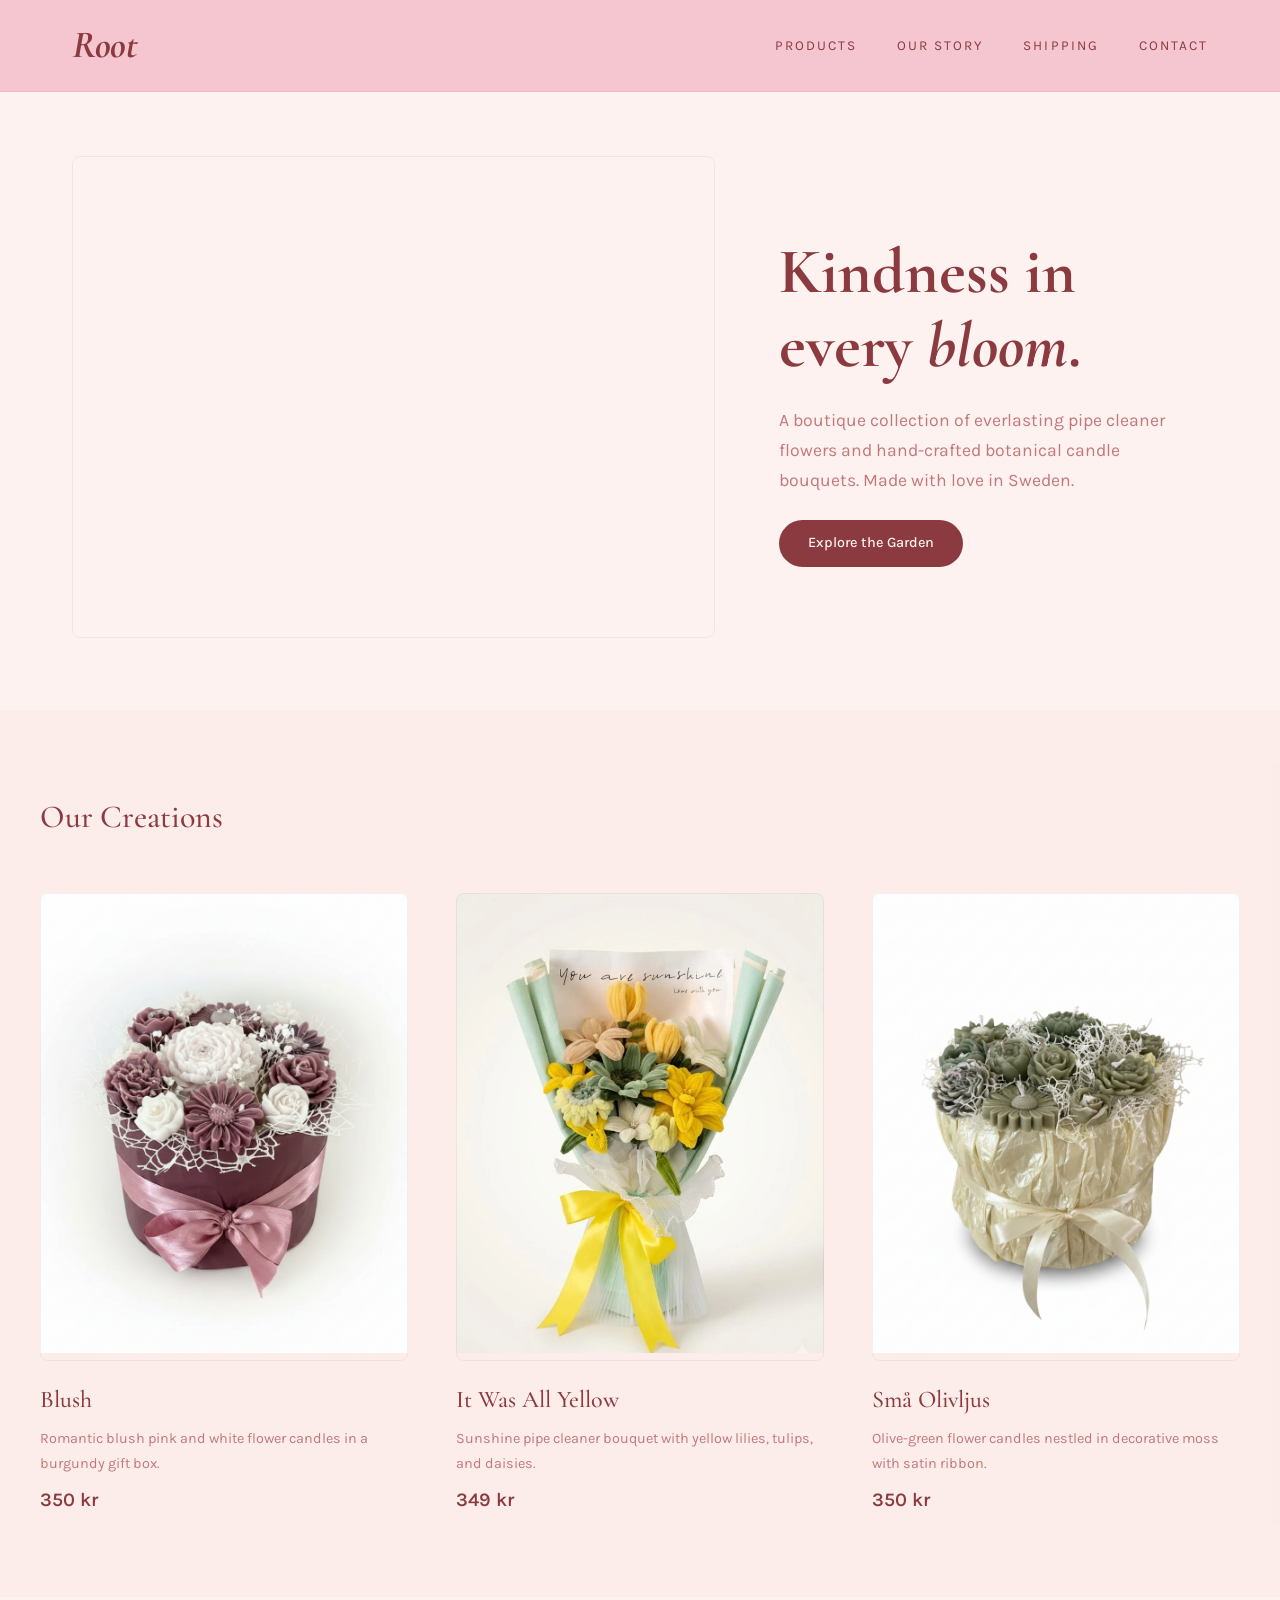
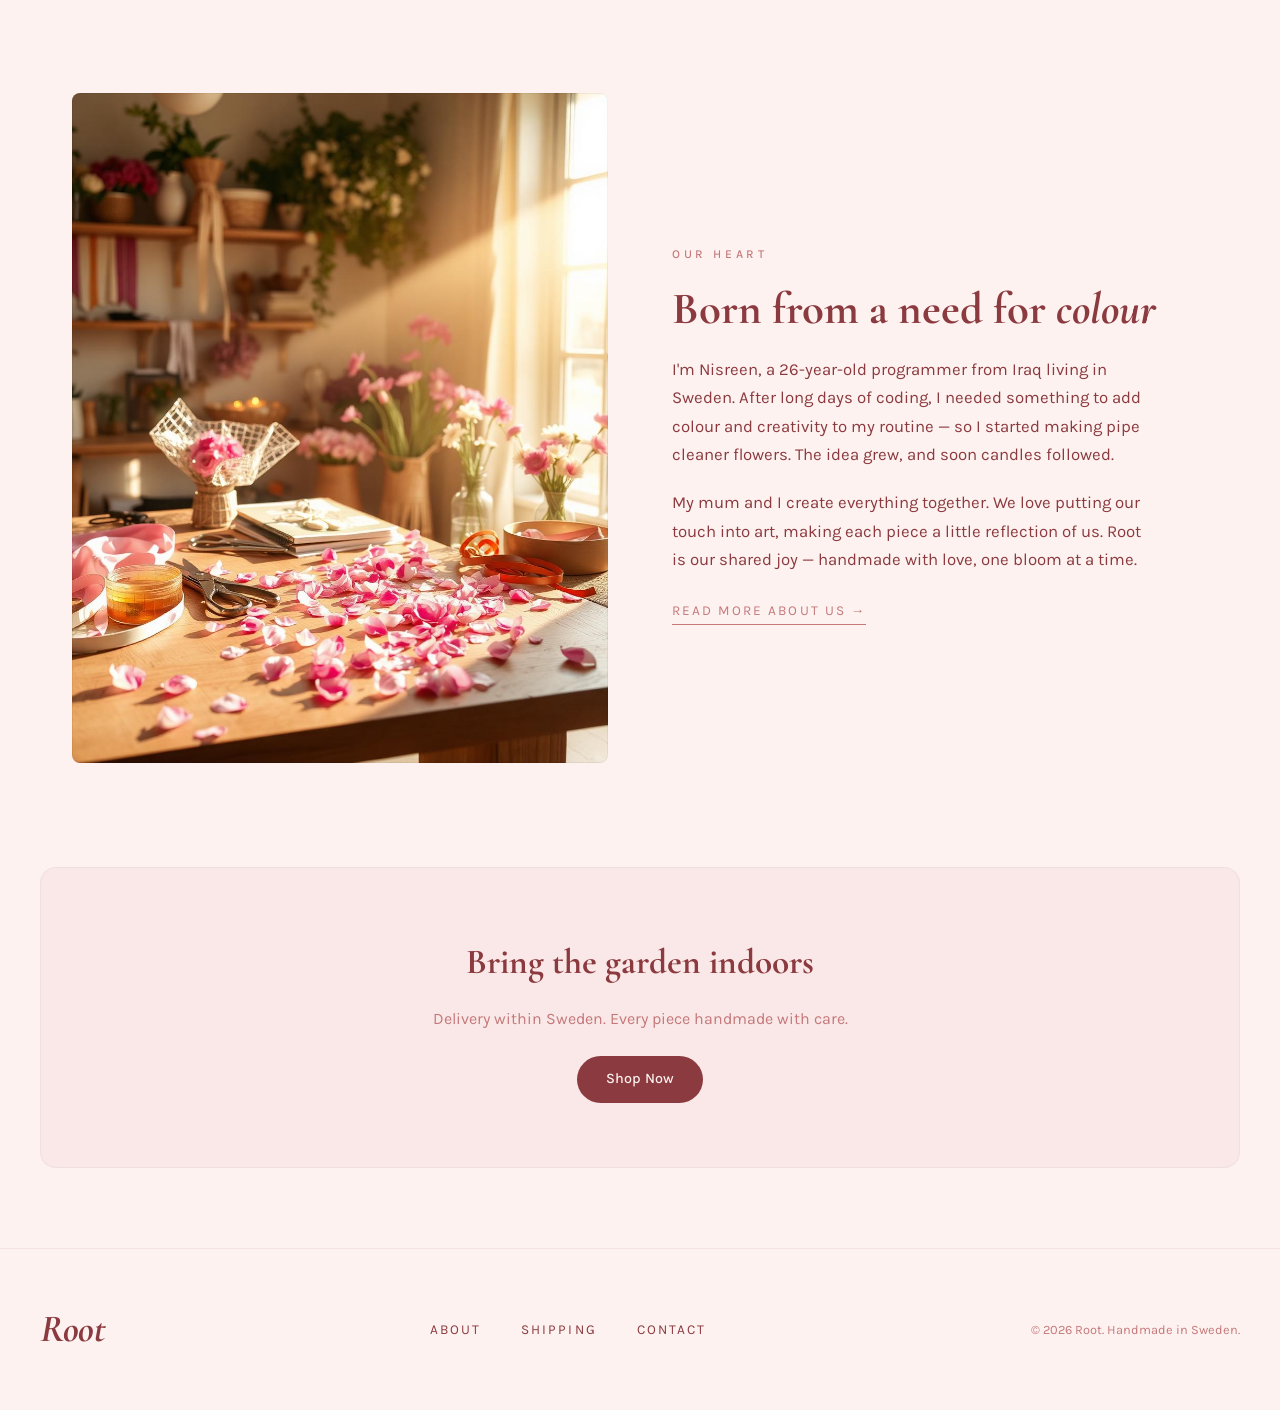
==== commit ad40d409: "Add files via upload" ====
--- a/index.html
+++ b/index.html
@@ -43,36 +43,33 @@
     <!-- Collections -->
     <section id="collections" class="collections">
         <div class="section-header">
-            <h2>Curated Curiosities</h2>
+            <h2>Our Creations</h2>
         </div>
         <div class="collection-grid">
-            <div class="collection-card">
+            <a href="product-blush.html" class="collection-card">
                 <div class="collection-img">
-                    <img src="images/collection-candles.jpg" alt="Handmade candle bouquet">
+                    <img src="images/blush (1).png" alt="Blush">
                 </div>
-                <h3>Candle Bouquets</h3>
-                <p>Hand-poured candles nestled among handmade blooms.</p>
-                <span class="price">199 kr</span>
-                <button class="btn btn-sm" onclick="orderProduct('Candle Bouquet, 199 kr')">Order</button>
-            </div>
-            <div class="collection-card">
+                <h3>Blush</h3>
+                <p>Romantic blush pink and white flower candles in a burgundy gift box.</p>
+                <span class="price">350 kr</span>
+            </a>
+            <a href="product-yellow.html" class="collection-card">
                 <div class="collection-img">
-                    <img src="images/collection-pipecleaner.jpg" alt="Pipe cleaner flowers">
+                    <img src="images/it-was-all yellow.jpg" alt="It Was All Yellow">
                 </div>
-                <h3>Everlasting Blooms</h3>
-                <p>Hand-sculpted pipe cleaner flowers that never fade or wilt.</p>
-                <span class="price">149 kr</span>
-                <button class="btn btn-sm" onclick="orderProduct('Everlasting Blooms – Small, 149 kr')">Order</button>
-            </div>
-            <div class="collection-card">
+                <h3>It Was All Yellow</h3>
+                <p>Sunshine pipe cleaner bouquet with yellow lilies, tulips, and daisies.</p>
+                <span class="price">349 kr</span>
+            </a>
+            <a href="product-olivljus.html" class="collection-card">
                 <div class="collection-img">
-                    <img src="images/collection-bouquets.jpg" alt="Large pipe cleaner bouquet">
+                    <img src="images/olivljus (1).png" alt="Små Olivljus">
                 </div>
-                <h3>Grand Bouquets</h3>
-                <p>Larger arrangements for those who love bold, joyful colour.</p>
-                <span class="price">249 kr</span>
-                <button class="btn btn-sm" onclick="orderProduct('Grand Bouquet, 249 kr')">Order</button>
-            </div>
+                <h3>Små Olivljus</h3>
+                <p>Olive-green flower candles nestled in decorative moss with satin ribbon.</p>
+                <span class="price">350 kr</span>
+            </a>
         </div>
     </section>
 
--- a/style.css
+++ b/style.css
@@ -45,7 +45,8 @@
 }
 .brand {
     font-family: 'Cormorant Garamond', serif;
-    font-size: 1.8rem;
+    font-size: 2.4rem;
+    font-weight: 700;
     font-style: italic;
     text-decoration: none;
     color: var(--petal-600);
@@ -172,6 +173,9 @@
 }
 .collection-card {
     transition: transform 0.4s ease;
+    text-decoration: none;
+    color: inherit;
+    display: block;
 }
 .collection-card:hover {
     transform: translateY(-4px);
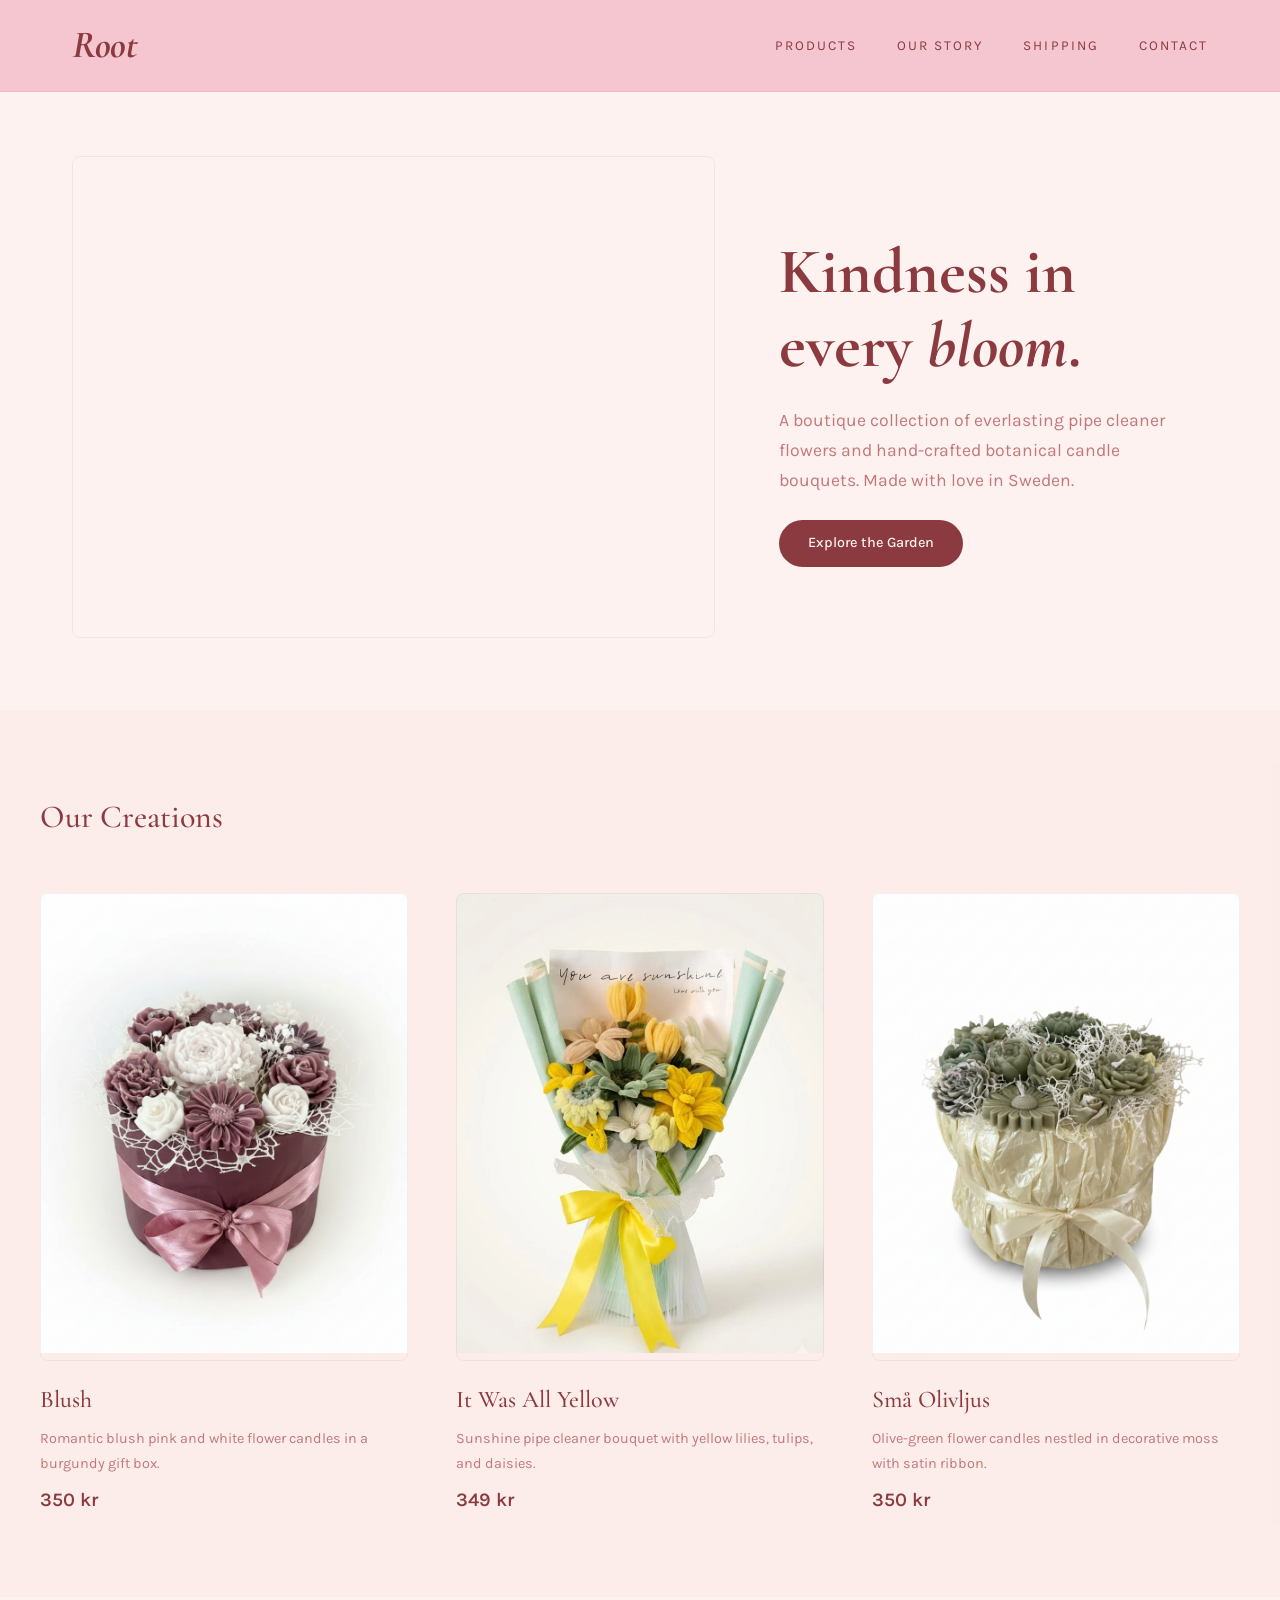
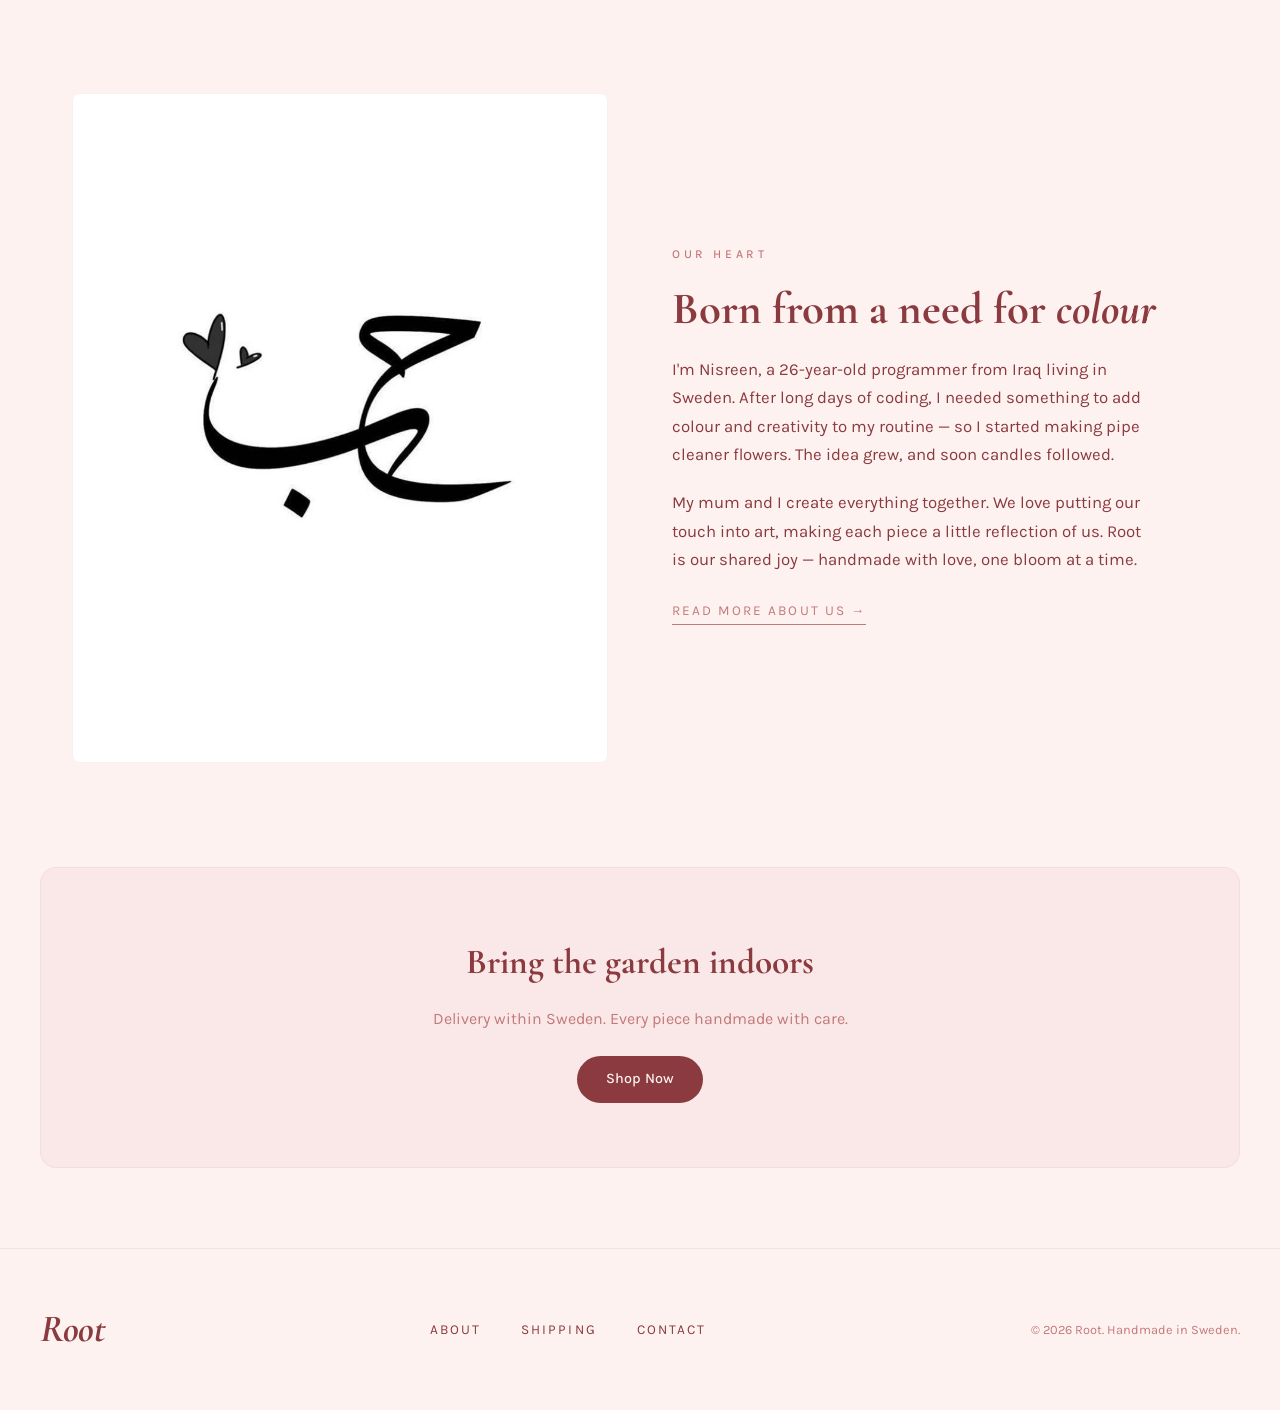
==== commit 7215deea: "Update index.html" ====
--- a/index.html
+++ b/index.html
@@ -77,7 +77,7 @@
     <section id="story" class="story">
         <div class="story-grid">
             <div class="story-image">
-                <img src="images/studio.jpg" alt="Our creative studio">
+                <img src="images/love.jpg" alt="Our creative studio">
             </div>
             <div class="story-text">
                 <span class="label">Our Heart</span>
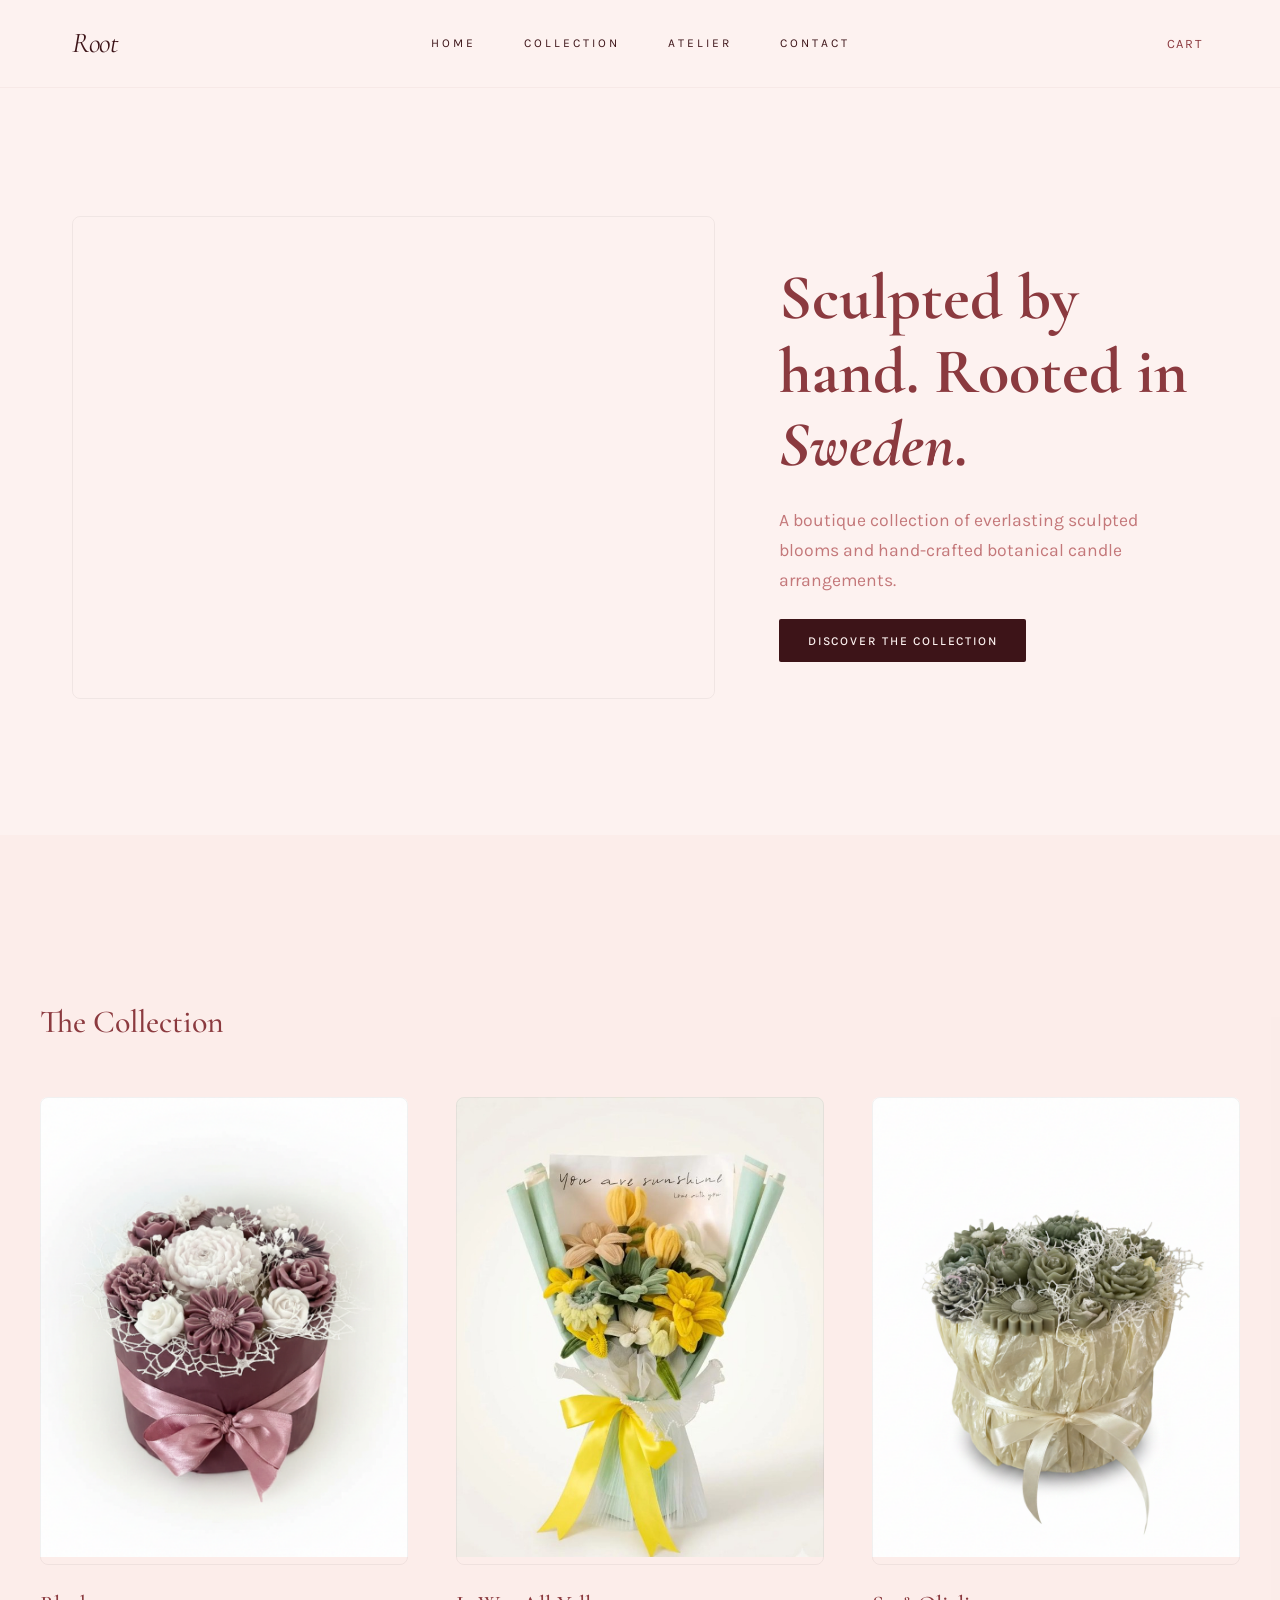
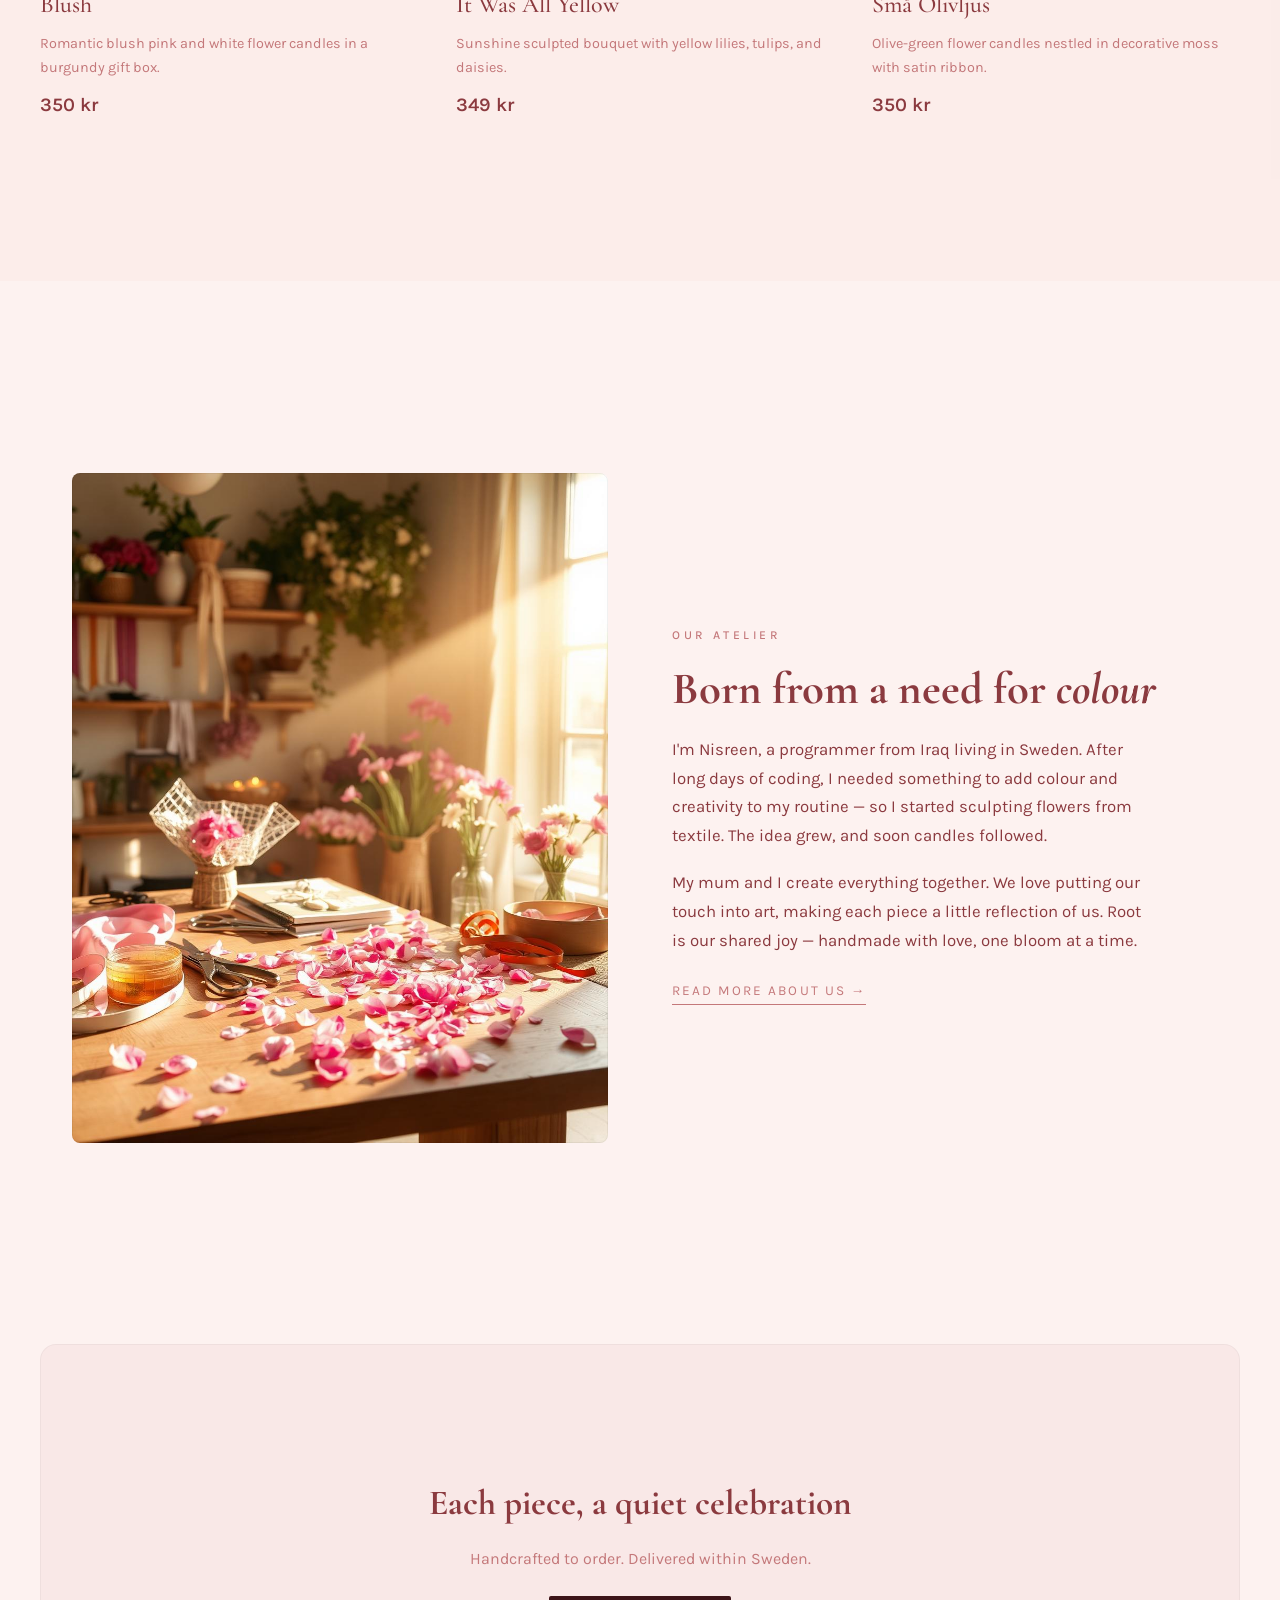
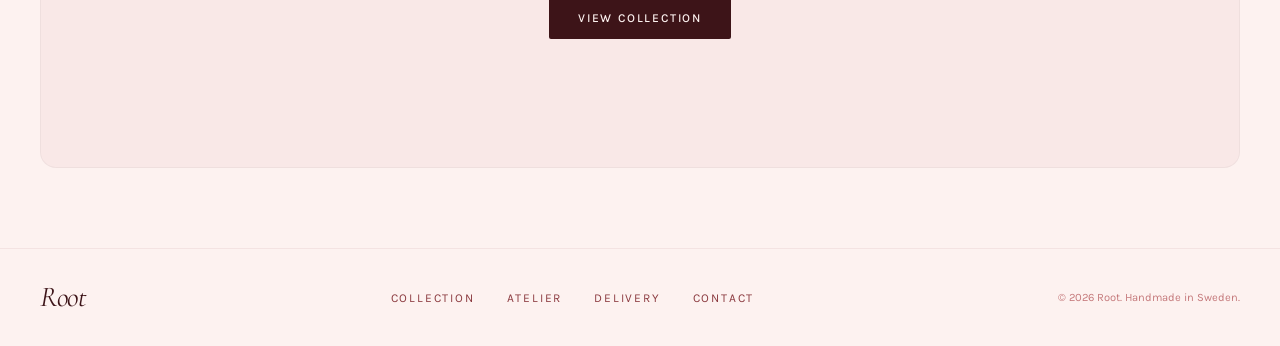
==== commit 94be1294: "Add files via upload" ====
--- a/index.html
+++ b/index.html
@@ -3,7 +3,7 @@
 <head>
     <meta charset="UTF-8">
     <meta name="viewport" content="width=device-width, initial-scale=1.0">
-    <title>Root — Handmade Flowers, Pipe Cleaner Blooms & Candles</title>
+    <title>Root — Handmade Flowers, Sculpted Blooms & Candles</title>
     <link rel="preconnect" href="https://fonts.googleapis.com">
     <link rel="preconnect" href="https://fonts.gstatic.com" crossorigin>
     <link href="https://fonts.googleapis.com/css2?family=Cormorant+Garamond:ital,wght@0,400;0,500;0,600;1,400;1,500&family=Karla:wght@400;500;600&display=swap" rel="stylesheet">
@@ -15,11 +15,12 @@
         <div class="nav-container">
             <a href="index.html" class="brand">Root</a>
             <div class="nav-links">
-                <a href="products.html">Products</a>
-                <a href="#story">Our Story</a>
-                <a href="shipping.html">Shipping</a>
+                <a href="index.html">Home</a>
+                <a href="products.html">Collection</a>
+                <a href="about.html">Atelier</a>
                 <a href="contact.html">Contact</a>
             </div>
+            <button class="cart-btn" onclick="openCart()">Cart <span id="cartBadge" class="cart-badge">0</span></button>
             <button class="menu-btn" onclick="document.querySelector('.nav-links').classList.toggle('open')">☰</button>
         </div>
     </nav>
@@ -33,9 +34,9 @@
                 </video>
             </div>
             <div class="hero-text">
-                <h1>Kindness in every <em>bloom</em>.</h1>
-                <p>A boutique collection of everlasting pipe cleaner flowers and hand-crafted botanical candle bouquets. Made with love in Sweden.</p>
-                <a href="#collections" class="btn">Explore the Garden</a>
+                <h1>Sculpted by hand. Rooted in <em>Sweden</em>.</h1>
+                <p>A boutique collection of everlasting sculpted blooms and hand-crafted botanical candle arrangements.</p>
+                <a href="#collections" class="btn">Discover the Collection</a>
             </div>
         </div>
     </section>
@@ -43,7 +44,7 @@
     <!-- Collections -->
     <section id="collections" class="collections">
         <div class="section-header">
-            <h2>Our Creations</h2>
+            <h2>The Collection</h2>
         </div>
         <div class="collection-grid">
             <a href="product-blush.html" class="collection-card">
@@ -59,7 +60,7 @@
                     <img src="images/it-was-all yellow.jpg" alt="It Was All Yellow">
                 </div>
                 <h3>It Was All Yellow</h3>
-                <p>Sunshine pipe cleaner bouquet with yellow lilies, tulips, and daisies.</p>
+                <p>Sunshine sculpted bouquet with yellow lilies, tulips, and daisies.</p>
                 <span class="price">349 kr</span>
             </a>
             <a href="product-olivljus.html" class="collection-card">
@@ -77,12 +78,12 @@
     <section id="story" class="story">
         <div class="story-grid">
             <div class="story-image">
-                <img src="images/love.jpg" alt="Our creative studio">
+                <img src="images/studio.jpg" alt="Our creative studio">
             </div>
             <div class="story-text">
-                <span class="label">Our Heart</span>
+                <span class="label">Our Atelier</span>
                 <h2>Born from a need for <em>colour</em></h2>
-                <p>I'm Nisreen, a 26-year-old programmer from Iraq living in Sweden. After long days of coding, I needed something to add colour and creativity to my routine — so I started making pipe cleaner flowers. The idea grew, and soon candles followed.</p>
+                <p>I'm Nisreen, a programmer from Iraq living in Sweden. After long days of coding, I needed something to add colour and creativity to my routine — so I started sculpting flowers from textile. The idea grew, and soon candles followed.</p>
                 <p>My mum and I create everything together. We love putting our touch into art, making each piece a little reflection of us. Root is our shared joy — handmade with love, one bloom at a time.</p>
                 <a href="about.html" class="link">Read more about us →</a>
             </div>
@@ -91,9 +92,9 @@
 
     <!-- CTA -->
     <section class="cta">
-        <h2>Bring the garden indoors</h2>
-        <p>Delivery within Sweden. Every piece handmade with care.</p>
-        <a href="#collections" class="btn">Shop Now</a>
+        <h2>Each piece, a quiet celebration</h2>
+        <p>Handcrafted to order. Delivered within Sweden.</p>
+        <a href="#collections" class="btn">View Collection</a>
     </section>
 
     <!-- Order Modal -->
@@ -126,8 +127,9 @@
         <div class="footer-content">
             <span class="brand">Root</span>
             <div class="footer-links">
-                <a href="about.html">About</a>
-                <a href="shipping.html">Shipping</a>
+                <a href="products.html">Collection</a>
+                <a href="about.html">Atelier</a>
+                <a href="shipping.html">Delivery</a>
                 <a href="contact.html">Contact</a>
             </div>
             <p>© 2026 Root. Handmade in Sweden.</p>
@@ -147,5 +149,6 @@
             if (e.target === document.getElementById('orderModal')) closeModal();
         }
     </script>
+    <script src="cart.js"></script>
 </body>
 </html>
--- a/style.css
+++ b/style.css
@@ -32,36 +32,36 @@
     position: sticky;
     top: 0;
     z-index: 100;
-    background: #f5c6d0;
-    border-bottom: 1px solid rgba(139, 58, 63, 0.08);
+    background: var(--petal-100);
+    border-bottom: 1px solid rgba(139, 58, 63, 0.05);
 }
 .nav-container {
     max-width: 1200px;
     margin: auto;
-    padding: 0.8rem 2rem;
+    padding: 1.2rem 2rem;
     display: flex;
     align-items: center;
     justify-content: space-between;
 }
 .brand {
     font-family: 'Cormorant Garamond', serif;
-    font-size: 2.4rem;
-    font-weight: 700;
+    font-size: 1.8rem;
+    font-weight: 400;
     font-style: italic;
     text-decoration: none;
-    color: var(--petal-600);
-    letter-spacing: -0.5px;
+    color: var(--petal-950);
+    letter-spacing: -0.3px;
 }
 .nav-links {
     display: flex;
-    gap: 2.5rem;
+    gap: 3rem;
 }
 .nav-links a {
     text-decoration: none;
-    color: var(--petal-600);
-    font-size: 0.85rem;
+    color: var(--petal-950);
+    font-size: 0.75rem;
     text-transform: uppercase;
-    letter-spacing: 0.15em;
+    letter-spacing: 0.25em;
     transition: color 0.3s;
 }
 .nav-links a:hover, .nav-links a.active {
@@ -78,7 +78,7 @@
 
 /* Hero */
 .hero {
-    padding: 4rem 2rem;
+    padding: 8rem 2rem;
     max-width: 1200px;
     margin: auto;
 }
@@ -114,25 +114,26 @@
     align-items: center;
     margin-top: 1.5rem;
     padding: 0.7rem 1.8rem;
-    background: var(--petal-600);
+    background: var(--petal-950);
     color: var(--petal-100);
     border: none;
-    border-radius: 50px;
-    font-size: 0.9rem;
+    border-radius: 2px;
+    font-size: 0.75rem;
     font-family: 'Karla', sans-serif;
     font-weight: 500;
+    letter-spacing: 0.15em;
+    text-transform: uppercase;
     cursor: pointer;
     text-decoration: none;
-    transition: transform 0.2s, box-shadow 0.2s;
+    transition: opacity 0.3s;
 }
 .btn:hover {
-    transform: translateY(-2px);
-    box-shadow: 0 4px 20px rgba(139, 58, 63, 0.2);
+    opacity: 0.8;
 }
 .btn-sm {
     margin-top: 1rem;
-    padding: 0.5rem 1.4rem;
-    font-size: 0.85rem;
+    padding: 0.6rem 1.6rem;
+    font-size: 0.7rem;
 }
 
 /* Video section */
@@ -151,7 +152,7 @@
 /* Collections */
 .collections {
     background: rgba(245, 213, 207, 0.2);
-    padding: 5rem 2rem;
+    padding: 10rem 2rem;
 }
 .section-header {
     max-width: 1200px;
@@ -215,7 +216,7 @@
 
 /* Story */
 .story {
-    padding: 6rem 2rem;
+    padding: 12rem 2rem;
     max-width: 1200px;
     margin: auto;
 }
@@ -271,7 +272,7 @@
 .cta {
     max-width: 1200px;
     margin: 0 auto 5rem;
-    padding: 4rem 2rem;
+    padding: 8rem 2rem;
     text-align: center;
     background: rgba(196, 120, 122, 0.08);
     border-radius: 16px;
@@ -300,7 +301,7 @@
 .filter-btn {
     padding: 0.6rem 1.6rem;
     border: 1px solid rgba(139, 58, 63, 0.2);
-    border-radius: 50px;
+    border-radius: 2px;
     background: white;
     font-family: 'Karla', sans-serif;
     font-size: 0.9rem;
@@ -524,7 +525,7 @@
 /* Footer */
 footer {
     border-top: 1px solid rgba(139, 58, 63, 0.08);
-    padding: 3rem 2rem;
+    padding: 1.5rem 2rem;
 }
 .footer-content {
     max-width: 1200px;
@@ -533,16 +534,16 @@
     align-items: center;
     justify-content: space-between;
     flex-wrap: wrap;
-    gap: 1.5rem;
+    gap: 1rem;
 }
 .footer-links {
     display: flex;
-    gap: 2.5rem;
+    gap: 2rem;
 }
 .footer-links a {
     text-decoration: none;
     color: var(--petal-600);
-    font-size: 0.85rem;
+    font-size: 0.75rem;
     text-transform: uppercase;
     letter-spacing: 0.15em;
     transition: color 0.3s;
@@ -551,7 +552,7 @@
     color: var(--petal-400);
 }
 footer p {
-    font-size: 0.8rem;
+    font-size: 0.7rem;
     color: var(--petal-400);
 }
 
@@ -573,10 +574,14 @@
 .cart-btn {
     background: none;
     border: none;
-    font-size: 1.3rem;
+    font-size: 0.8rem;
+    font-family: 'Karla', sans-serif;
+    text-transform: uppercase;
+    letter-spacing: 0.15em;
     cursor: pointer;
     position: relative;
     padding: 0.3rem;
+    color: var(--petal-600);
 }
 .cart-badge {
     position: absolute;
@@ -630,10 +635,10 @@
     position: fixed;
     bottom: 2rem;
     right: 2rem;
-    background: var(--petal-600);
+    background: var(--petal-950);
     color: white;
     padding: 0.8rem 1.5rem;
-    border-radius: 50px;
+    border-radius: 4px;
     font-size: 0.9rem;
     z-index: 300;
     opacity: 0;
